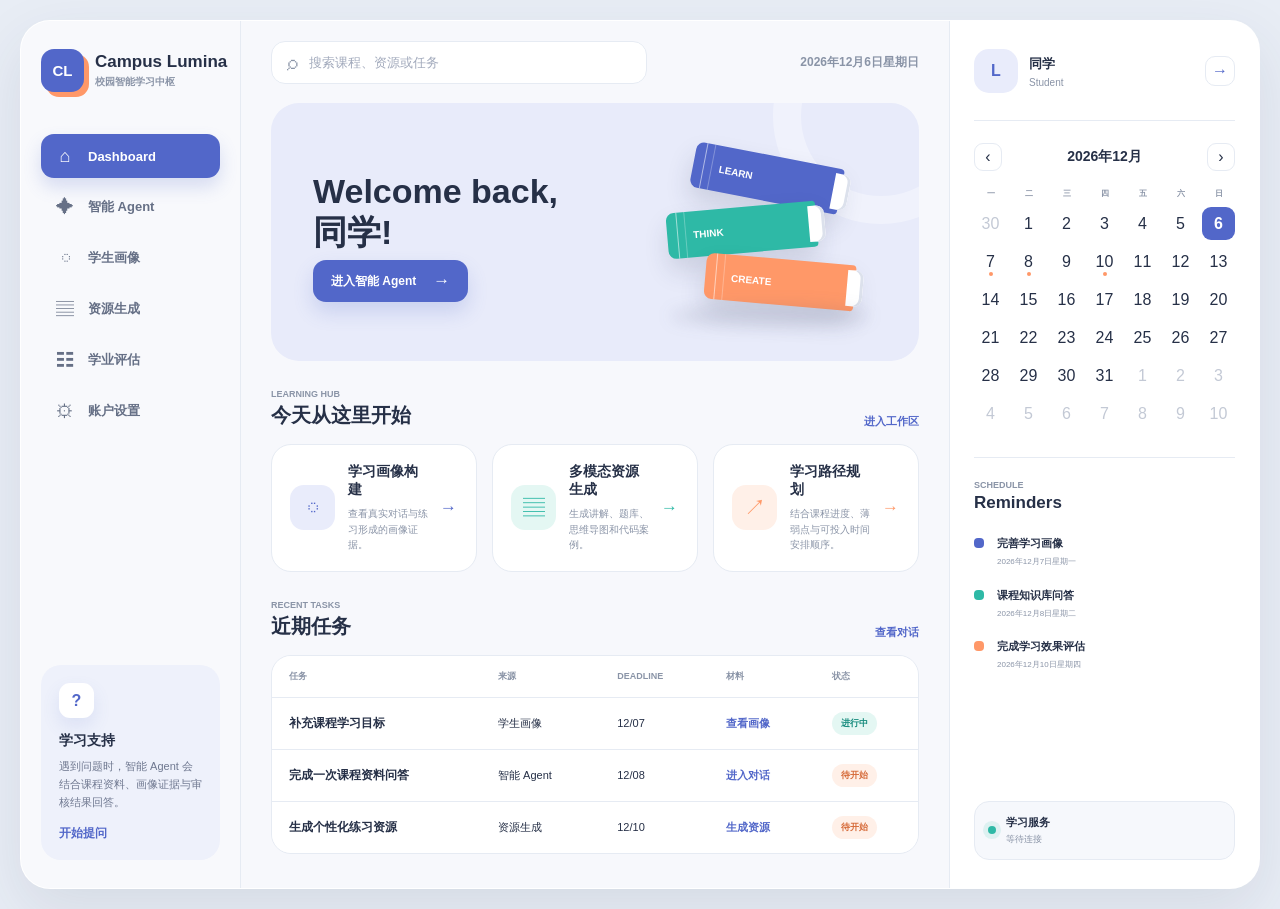
==== static/index.html @ be87c615 "Initial commit: Learn Spark campus agent" ====
<!doctype html>
<html lang="zh-CN">
<head>
  <meta charset="UTF-8" />
  <meta name="viewport" content="width=device-width, initial-scale=1.0" />
  <title>Campus Lumina｜校园智能学习中枢</title>
  <link rel="stylesheet" href="/static/styles.css?v=9" />
</head>
<body class="lumina-body dashboard-body">
  <main class="lumina-stage">
    <section class="lumina-shell dashboard-shell">
      <aside class="lumina-sidebar">
        <a class="lumina-brand" href="/" aria-label="返回 Dashboard">
          <span class="lumina-brand-mark">CL</span>
          <span><strong>Campus Lumina</strong><small>校园智能学习中枢</small></span>
        </a>
        <nav class="lumina-nav" aria-label="主导航">
          <a class="active" href="/"><span class="nav-symbol">⌂</span>Dashboard</a>
          <a href="/chat"><span class="nav-symbol">✦</span>智能 Agent</a>
          <a href="/profile"><span class="nav-symbol">◌</span>学生画像</a>
          <a href="/chat?q=请根据我当前的学习情况生成一套个性化学习资源。"><span class="nav-symbol">▤</span>资源生成</a>
          <a href="/chat?q=请根据我最近的练习记录评估学习效果。"><span class="nav-symbol">☷</span>学业评估</a>
          <a href="/assistants"><span class="nav-symbol">⚙</span>账户设置</a>
        </nav>
        <div class="lumina-side-note">
          <span class="side-note-icon">?</span>
          <strong>学习支持</strong>
          <p>遇到问题时，智能 Agent 会结合课程资料、画像证据与审核结果回答。</p>
          <a href="/chat">开始提问</a>
        </div>
      </aside>

      <section class="lumina-main dashboard-main">
        <header class="lumina-topbar">
          <label class="lumina-search">
            <span aria-hidden="true">⌕</span>
            <input id="dashboardSearch" type="search" placeholder="搜索课程、资源或任务" />
          </label>
          <time id="dashboardDate" class="lumina-date"></time>
        </header>

        <section class="dashboard-welcome">
          <div class="welcome-copy">
            <h1>Welcome back, <span id="welcomeUser">同学</span>!</h1>
            <a class="lumina-primary-btn" href="/chat">进入智能 Agent <span>→</span></a>
          </div>
          <div class="book-illustration" aria-label="三本课程书籍插画">
            <div class="book book-indigo"><span>LEARN</span><i></i></div>
            <div class="book book-teal"><span>THINK</span><i></i></div>
            <div class="book book-orange"><span>CREATE</span><i></i></div>
            <div class="book-shadow"></div>
          </div>
        </section>

        <section class="dashboard-section">
          <div class="lumina-section-head">
            <div><span>Learning Hub</span><h2>今天从这里开始</h2></div>
            <a href="/chat">进入工作区</a>
          </div>
          <div class="dashboard-feature-grid">
            <a class="dashboard-feature feature-indigo" href="/profile">
              <span class="feature-icon">◌</span>
              <div><h3>学习画像构建</h3><p>查看真实对话与练习形成的画像证据。</p></div>
              <b>→</b>
            </a>
            <a class="dashboard-feature feature-teal" href="/chat?q=请根据我当前的学习情况生成一套个性化学习资源。">
              <span class="feature-icon">▤</span>
              <div><h3>多模态资源生成</h3><p>生成讲解、题库、思维导图和代码案例。</p></div>
              <b>→</b>
            </a>
            <a class="dashboard-feature feature-orange" href="/chat?q=请结合我的学习目标和当前进度规划下一步学习路径。">
              <span class="feature-icon">↗</span>
              <div><h3>学习路径规划</h3><p>结合课程进度、薄弱点与可投入时间安排顺序。</p></div>
              <b>→</b>
            </a>
          </div>
        </section>

        <section class="dashboard-section task-section">
          <div class="lumina-section-head">
            <div><span>Recent Tasks</span><h2>近期任务</h2></div>
            <a href="/chat">查看对话</a>
          </div>
          <div class="lumina-table-card">
            <table>
              <thead><tr><th>任务</th><th>来源</th><th>Deadline</th><th>材料</th><th>状态</th></tr></thead>
              <tbody>
                <tr><td><strong>补充课程学习目标</strong></td><td>学生画像</td><td data-date-offset="1">--</td><td><a href="/profile">查看画像</a></td><td><span class="task-status status-progress">进行中</span></td></tr>
                <tr><td><strong>完成一次课程资料问答</strong></td><td>智能 Agent</td><td data-date-offset="2">--</td><td><a href="/chat">进入对话</a></td><td><span class="task-status status-waiting">待开始</span></td></tr>
                <tr><td><strong>生成个性化练习资源</strong></td><td>资源生成</td><td data-date-offset="4">--</td><td><a href="/chat?q=请根据当前画像生成一组有引用的练习题。">生成资源</a></td><td><span class="task-status status-waiting">待开始</span></td></tr>
              </tbody>
            </table>
          </div>
        </section>
      </section>

      <aside class="lumina-rightbar">
        <section class="dashboard-user-card">
          <div class="user-avatar">L</div>
          <div><strong id="dashboardUser">学习者</strong><span>Student</span></div>
          <a href="/profile" title="查看学生画像">→</a>
        </section>

        <section class="calendar-card">
          <div class="calendar-head">
            <button id="calendarPrev" type="button" title="上个月">‹</button>
            <h3 id="calendarTitle">本月</h3>
            <button id="calendarNext" type="button" title="下个月">›</button>
          </div>
          <div class="calendar-week"><span>一</span><span>二</span><span>三</span><span>四</span><span>五</span><span>六</span><span>日</span></div>
          <div id="calendarGrid" class="calendar-grid"></div>
        </section>

        <section class="reminder-card">
          <div class="lumina-section-head compact"><div><span>Schedule</span><h2>Reminders</h2></div></div>
          <div class="reminder-item reminder-indigo"><span></span><div><strong>完善学习画像</strong><time data-reminder-offset="1">--</time></div></div>
          <div class="reminder-item reminder-teal"><span></span><div><strong>课程知识库问答</strong><time data-reminder-offset="2">--</time></div></div>
          <div class="reminder-item reminder-orange"><span></span><div><strong>完成学习效果评估</strong><time data-reminder-offset="4">--</time></div></div>
        </section>

        <section class="service-card">
          <span class="service-dot"></span>
          <div><strong>学习服务</strong><small id="serviceSummary">正在检测</small></div>
        </section>
      </aside>
    </section>
  </main>

  <script src="/static/home.js?v=9"></script>
</body>
</html>
---- static/styles.css ----
:root{
  --bg:#f4f7fb; --panel:#ffffff; --text:#172033; --muted:#667085; --line:#e6eaf2;
  --primary:#2457e6; --primary2:#163aa8; --soft:#edf3ff; --green:#11a36a; --orange:#ff8a00;
  --shadow:0 18px 50px rgba(23,32,51,.08); --radius:22px;
}
*{box-sizing:border-box} html{scroll-behavior:smooth} body{margin:0;font-family:Inter,"Microsoft YaHei",Arial,sans-serif;background:var(--bg);color:var(--text)}
.page-shell{display:flex;min-height:100vh}.sidebar{width:290px;background:#101b3d;color:white;position:fixed;inset:0 auto 0 0;padding:26px 22px;display:flex;flex-direction:column;gap:24px}.brand{display:flex;align-items:center;gap:12px}.brand-logo{width:48px;height:48px;border-radius:16px;background:linear-gradient(135deg,#6fa8ff,#2457e6);display:grid;place-items:center;font-weight:900;font-size:20px}.brand-title{font-size:20px;font-weight:800}.brand-subtitle{font-size:12px;color:#b9c4e6}.nav{display:flex;flex-direction:column;gap:8px}.nav a{color:#d7def8;text-decoration:none;padding:12px 14px;border-radius:14px}.nav a:hover,.nav a.active{background:rgba(255,255,255,.12);color:#fff}.mode-card{margin-top:auto;background:rgba(255,255,255,.1);border:1px solid rgba(255,255,255,.12);padding:16px;border-radius:18px}.mode-label{font-size:12px;color:#cbd5ff}.mode-value{font-size:20px;font-weight:800;margin:6px 0}.mode-card p{font-size:12px;line-height:1.6;color:#dce4ff}.main{margin-left:290px;width:calc(100% - 290px);padding:28px;display:flex;flex-direction:column;gap:22px}.hero{border-radius:28px;background:radial-gradient(circle at 0% 0%,#ddebff,transparent 32%),linear-gradient(135deg,#fff,#eef4ff);padding:36px;display:grid;grid-template-columns:1.4fr .8fr;gap:24px;box-shadow:var(--shadow)}.badge,.pill{display:inline-flex;align-items:center;gap:6px;background:var(--soft);color:var(--primary);border:1px solid #d8e5ff;border-radius:999px;padding:6px 12px;font-size:13px;font-weight:700}.hero h1{font-size:42px;line-height:1.12;margin:18px 0 14px}.hero p{font-size:17px;color:var(--muted);line-height:1.9;max-width:780px}.hero-actions{display:flex;gap:12px;flex-wrap:wrap;margin-top:18px}.primary-btn,.ghost-btn,.quick-row button{border:0;border-radius:14px;padding:12px 18px;font-size:15px;font-weight:800;cursor:pointer;transition:.2s}.primary-btn{background:linear-gradient(135deg,var(--primary),var(--primary2));color:white;text-decoration:none;display:inline-block}.primary-btn:hover{transform:translateY(-1px);box-shadow:0 12px 24px rgba(36,87,230,.22)}.primary-btn:disabled{background:#98a2b3;cursor:not-allowed;transform:none;box-shadow:none}.ghost-btn,.quick-row button{background:#eef3ff;color:#2457e6}.full{width:100%;margin-top:12px}.hero-panel{display:grid;grid-template-columns:1fr 1fr;gap:14px;align-content:center}.metric{background:white;border:1px solid var(--line);border-radius:22px;padding:22px;box-shadow:0 10px 24px rgba(23,32,51,.05)}.metric strong{display:block;font-size:36px;color:var(--primary)}.metric span{color:var(--muted);font-size:14px}.grid{display:grid;gap:22px}.two-col{grid-template-columns:minmax(0,1.1fr) minmax(320px,.9fr)}.card{background:var(--panel);border:1px solid var(--line);border-radius:var(--radius);box-shadow:var(--shadow);padding:24px}.card-head{display:flex;justify-content:space-between;gap:16px;align-items:flex-start;margin-bottom:16px}.card h2{margin:0 0 6px;font-size:23px}.card h3{margin:14px 0 8px}.card p,.muted{color:var(--muted);line-height:1.7;margin:0}textarea{width:100%;min-height:140px;border:1px solid #d8deea;border-radius:18px;padding:16px;font-size:16px;line-height:1.7;outline:none;resize:vertical;background:#fbfcff}textarea:focus{border-color:#8fb0ff;box-shadow:0 0 0 4px #edf3ff}.quick-row{display:flex;gap:10px;flex-wrap:wrap;margin:12px 0}.profile-grid{display:grid;grid-template-columns:1fr 1fr;gap:12px}.profile-item{background:#fbfcff;border:1px solid var(--line);border-radius:16px;padding:14px}.profile-item span{display:block;color:var(--muted);font-size:12px;margin-bottom:5px}.profile-item strong{font-size:14px}.profile-item.wide{grid-column:1/-1}.agent-flow{display:flex;align-items:stretch;gap:10px;overflow:auto;padding:8px 2px 18px}.agent-step{min-width:150px;flex:1;background:#fbfcff;border:1px solid var(--line);border-radius:18px;padding:16px;text-align:center}.agent-step span{display:inline-grid;place-items:center;width:34px;height:34px;border-radius:50%;background:var(--soft);color:var(--primary);font-weight:900}.agent-step strong{display:block;margin:10px 0 6px}.agent-step em{font-style:normal;color:var(--muted);font-size:13px}.agent-step.done{border-color:#b9d0ff;background:#f7faff}.flow-line{width:26px;align-self:center;height:2px;background:#cfd8ea;flex:0 0 26px}.plan-box{background:#f8fbff;border:1px dashed #b9cafa;border-radius:18px;padding:16px}.path-list,.push-list{display:flex;flex-direction:column;gap:12px}.path-item,.push-item{background:#fbfcff;border:1px solid var(--line);border-radius:16px;padding:14px}.path-item strong,.push-item strong{display:block;color:#1d2b4f;margin-bottom:6px}.path-item p,.push-item p{font-size:14px;color:var(--muted);line-height:1.65}.resource-types{display:flex;flex-wrap:wrap;gap:8px;margin-top:10px}.empty{color:#98a2b3}.markdown-box{background:#fbfcff;border:1px solid var(--line);border-radius:18px;padding:20px;white-space:pre-wrap;line-height:1.8;min-height:320px;overflow:auto}.markdown-box code{background:#eef3ff;border-radius:6px;padding:2px 5px}.kb-list{display:flex;flex-direction:column;gap:12px}.kb-card{border:1px solid var(--line);background:#fbfcff;border-radius:16px;padding:14px}.kb-card strong{display:block;color:#1d2b4f}.kb-card p{font-size:14px;margin-top:6px}.verify-box{background:#fbfcff;border:1px solid var(--line);border-radius:16px;padding:16px;line-height:1.8}.verify-ok{color:var(--green);font-weight:900}.verify-risk{color:var(--orange);font-weight:900}.eval-card textarea{min-height:110px}.eval-result{margin-top:16px;border:1px solid var(--line);background:#fbfcff;border-radius:18px;padding:18px;line-height:1.8}.score{font-size:42px;font-weight:900;color:var(--primary)}.innovation-grid{display:grid;grid-template-columns:repeat(4,1fr);gap:14px}.innovation-grid div{border:1px solid var(--line);background:#fbfcff;border-radius:18px;padding:18px}.innovation-grid strong{font-size:17px}.innovation-grid p{font-size:14px;margin-top:8px}.toast{position:fixed;right:26px;bottom:26px;background:#101b3d;color:#fff;padding:14px 18px;border-radius:14px;box-shadow:var(--shadow);z-index:99}@media(max-width:1100px){.sidebar{position:static;width:auto}.page-shell{display:block}.main{margin-left:0;width:auto}.hero,.two-col{grid-template-columns:1fr}.innovation-grid{grid-template-columns:1fr 1fr}}@media(max-width:720px){.main{padding:16px}.hero{padding:24px}.hero h1{font-size:30px}.hero-panel,.profile-grid,.innovation-grid{grid-template-columns:1fr}.agent-flow{flex-direction:column}.flow-line{display:none}.card-head{flex-direction:column}.sidebar{padding:20px}.nav{display:grid;grid-template-columns:1fr 1fr}.nav a{font-size:13px}}

/* Home overview */
.home-body{background:#f7f9fc;color:var(--text)}.home-topbar{height:76px;display:flex;align-items:center;justify-content:space-between;padding:0 44px;background:rgba(255,255,255,.92);border-bottom:1px solid var(--line);position:sticky;top:0;z-index:20;backdrop-filter:blur(12px)}.brand.compact{text-decoration:none;color:inherit}.brand.compact .brand-logo{border-radius:12px}.home-nav{display:flex;gap:18px;align-items:center}.home-nav a{color:#344054;text-decoration:none;font-weight:700}.home-nav .nav-cta{background:#172033;color:#fff;padding:10px 14px;border-radius:12px}.home-main{max-width:1180px;margin:0 auto;padding:32px 24px 56px}.home-hero{min-height:520px;display:grid;grid-template-columns:minmax(0,1.1fr) minmax(360px,.8fr);gap:28px;align-items:center}.home-hero-copy h1{font-size:56px;line-height:1.05;margin:18px 0 16px;letter-spacing:0}.home-hero-copy p{font-size:18px;line-height:1.9;color:var(--muted);max-width:720px}.home-ask-box{margin-top:22px;background:#fff;border:1px solid var(--line);border-radius:18px;padding:12px;display:grid;grid-template-columns:minmax(0,1fr) 118px;gap:10px;box-shadow:0 14px 36px rgba(23,32,51,.07);max-width:760px}.home-ask-box textarea{min-height:76px;border:0;background:#f8fafc;border-radius:12px;resize:none;font-size:16px;padding:14px}.home-ask-box textarea:focus{box-shadow:0 0 0 3px #edf3ff}.home-ask-box button{align-self:stretch}.home-status-panel{background:#fff;border:1px solid var(--line);border-radius:22px;padding:20px;box-shadow:var(--shadow)}.status-line{display:flex;align-items:center;justify-content:space-between;gap:12px;padding:8px 2px 18px;border-bottom:1px solid var(--line)}.status-line span{color:var(--muted);font-size:14px}.status-line strong{font-size:18px}.metric-grid{display:grid;grid-template-columns:1fr 1fr;gap:12px;margin-top:16px}.home-section{padding:34px 0;border-top:1px solid var(--line)}.section-head{max-width:760px}.section-head h2,.split-section h2,.home-final h2{font-size:34px;line-height:1.18;margin:14px 0 10px}.section-head p,.split-section p,.home-final p{color:var(--muted);line-height:1.8}.agent-grid{display:grid;grid-template-columns:repeat(3,1fr);gap:14px;margin-top:22px}.feature-card{background:#fff;border:1px solid var(--line);border-radius:14px;padding:18px}.feature-card strong{display:block;margin-bottom:8px}.feature-card p{margin:0;color:var(--muted);line-height:1.7;font-size:14px}.split-section{display:grid;grid-template-columns:minmax(0,.8fr) minmax(360px,1fr);gap:28px;align-items:center}.resource-showcase{display:flex;flex-wrap:wrap;gap:10px}.resource-showcase span{background:#fff;border:1px solid var(--line);border-radius:999px;padding:12px 14px;font-weight:800}.loop-list{display:grid;gap:10px}.loop-list div{background:#fff;border:1px solid var(--line);border-radius:14px;padding:14px;display:flex;justify-content:space-between;gap:12px}.loop-list span{color:var(--muted)}.home-final{text-align:center;background:#172033;color:#fff;border-radius:22px;padding:38px;margin-top:26px}.home-final p{color:#dbe4f2;margin-bottom:18px}.home-final .primary-btn{background:#fff;color:#172033}

/* Chat app */
.chat-body{margin:0;background:#eef2f7;color:var(--text);overflow:hidden}.chat-app{height:100vh;display:grid;grid-template-columns:300px minmax(0,1fr) 340px}.chat-sidebar,.resource-panel{background:#fff;border-right:1px solid var(--line);padding:18px;display:flex;flex-direction:column;gap:16px;overflow:auto}.resource-panel{border-right:0;border-left:1px solid var(--line)}.compact-card{margin-top:0;background:#f6f8fb;color:var(--text);border:1px solid var(--line)}.compact-card p{color:var(--muted)}.side-section,.panel-section{border-top:1px solid var(--line);padding-top:14px}.side-section h3,.panel-section h3{margin:0 0 10px;font-size:16px}.chat-main{display:grid;grid-template-rows:auto minmax(0,1fr) auto auto;height:100vh}.chat-header{height:88px;background:#fff;border-bottom:1px solid var(--line);padding:18px 24px;display:flex;align-items:center;justify-content:space-between;gap:18px}.chat-header h1{font-size:24px;margin:0 0 5px}.chat-header p{margin:0;color:var(--muted);font-size:14px}.chat-messages{padding:22px 24px;overflow:auto;display:flex;flex-direction:column;gap:18px}.message{display:flex;gap:12px;max-width:940px}.message.user{align-self:flex-end;flex-direction:row-reverse}.avatar{width:36px;height:36px;border-radius:50%;display:grid;place-items:center;font-weight:900;background:#172033;color:#fff;flex:0 0 36px}.message.user .avatar{background:#11a36a}.bubble{background:#fff;border:1px solid var(--line);border-radius:16px;padding:14px 16px;box-shadow:0 8px 22px rgba(23,32,51,.05);line-height:1.75}.message.user .bubble{background:#eaf8f1;border-color:#ccebdd}.bubble p{margin:6px 0}.answer-meta{display:inline-flex;background:#eaf8f1;color:#0b7a50;border:1px solid #ccebdd;border-radius:999px;padding:4px 10px;font-weight:800;font-size:12px;margin-bottom:10px}.answer-content{white-space:pre-wrap}.answer-content h2{font-size:19px;margin:16px 0 8px}.answer-content h3{font-size:16px;margin:12px 0 6px}.warn{color:#b45309;background:#fff7ed;border:1px solid #fed7aa;border-radius:10px;padding:8px}.quick-prompts{display:flex;gap:10px;padding:0 24px 14px;overflow:auto}.quick-prompts button{white-space:nowrap;border:1px solid var(--line);background:#fff;border-radius:999px;padding:10px 12px;font-weight:800;cursor:pointer;color:#344054}.chat-composer{display:grid;grid-template-columns:minmax(0,1fr) 112px 104px;gap:12px;background:#fff;border-top:1px solid var(--line);padding:14px 24px}.chat-composer textarea{min-height:54px;max-height:140px;border-radius:14px;resize:none}.spark-toggle{display:flex;align-items:center;justify-content:center;gap:7px;background:#f8fafc;border:1px solid var(--line);border-radius:14px;font-weight:900;color:#344054;cursor:pointer}.spark-toggle input{width:16px;height:16px;accent-color:var(--primary)}.mini-profile{display:grid;gap:10px}.mini-profile div{background:#f8fafc;border:1px solid var(--line);border-radius:12px;padding:10px}.mini-profile span{display:block;color:var(--muted);font-size:12px;margin-bottom:3px}.mini-profile strong{font-size:13px;line-height:1.45}.mini-list{display:grid;gap:10px}.mini-item{background:#f8fafc;border:1px solid var(--line);border-radius:12px;padding:10px}.mini-item strong{display:block;font-size:13px;margin-bottom:4px}.mini-item span{display:block;color:var(--muted);font-size:12px;line-height:1.5}.panel-section textarea{width:100%;min-height:110px;border-radius:14px}.eval-mini{margin-top:12px;background:#f8fafc;border:1px solid var(--line);border-radius:12px;padding:12px;line-height:1.6}.eval-score{font-size:28px;font-weight:900;color:var(--primary)}.typing-bar{display:flex;gap:5px;margin-top:10px}.typing-bar span{width:8px;height:8px;border-radius:50%;background:#98a2b3;animation:pulse 1s infinite ease-in-out}.typing-bar span:nth-child(2){animation-delay:.15s}.typing-bar span:nth-child(3){animation-delay:.3s}@keyframes pulse{0%,80%,100%{opacity:.35;transform:translateY(0)}40%{opacity:1;transform:translateY(-3px)}}

.history-shell{border-top:1px solid var(--line);padding-top:14px;display:flex;flex-direction:column;gap:10px}.history-head{display:flex;align-items:center;justify-content:space-between;gap:10px}.history-head h3{margin:0;font-size:16px}.history-head button,.new-chat-btn{border:1px solid var(--line);background:#fff;border-radius:10px;padding:7px 10px;font-weight:800;cursor:pointer;color:#344054}.new-chat-btn{width:100%;background:#172033;color:#fff;border-color:#172033}.history-list{display:grid;gap:8px;max-height:230px;overflow:auto}.history-item{border:1px solid var(--line);background:#f8fafc;border-radius:12px;padding:10px;text-align:left;cursor:pointer;color:var(--text)}.history-item strong{display:block;font-size:13px;white-space:nowrap;overflow:hidden;text-overflow:ellipsis}.history-item span{display:block;color:var(--muted);font-size:12px;margin-top:3px}.history-item.active{border-color:#9bb8ff;background:#edf3ff}.history-shell.collapsed .new-chat-btn,.history-shell.collapsed .history-list{display:none}.work-log{display:grid;gap:7px;margin:6px 0 12px}.work-log-item{position:relative;padding-left:20px;color:#475467;font-size:13px;line-height:1.5}.work-log-item:before{content:"";position:absolute;left:2px;top:7px;width:8px;height:8px;border-radius:50%;background:#2457e6;box-shadow:0 0 0 4px #edf3ff}.work-log-item.done:before{background:#11a36a;box-shadow:0 0 0 4px #eaf8f1}.compact-log{background:#f8fafc;border:1px solid var(--line);border-radius:12px;padding:10px;margin-bottom:12px}.stream-output{white-space:pre-wrap}.thinking-line{position:relative;overflow:hidden;display:flex;align-items:center;gap:10px;min-height:42px;margin:4px 0 10px;padding:10px 12px 10px 34px;border:1px solid #d8e5ff;border-radius:12px;background:#f7faff;color:#344054;font-size:14px}.thinking-line:before{content:"";position:absolute;left:13px;top:17px;width:8px;height:8px;border-radius:50%;background:#2457e6;box-shadow:0 0 0 5px #edf3ff;animation:pulse 1s infinite ease-in-out}.thinking-line:after{content:"";position:absolute;inset:0;background:linear-gradient(90deg,transparent,rgba(36,87,230,.08),transparent);transform:translateX(-100%);animation:thinkingSweep 1.8s infinite}.thinking-line span{position:relative;z-index:1}@keyframes thinkingSweep{100%{transform:translateX(100%)}}

@media(max-width:1100px){.home-topbar{padding:0 20px}.home-nav{display:none}.home-hero,.split-section{grid-template-columns:1fr}.agent-grid{grid-template-columns:1fr 1fr}.chat-app{grid-template-columns:1fr}.chat-sidebar,.resource-panel{display:none}.chat-main{height:100vh}.home-hero-copy h1{font-size:42px}}@media(max-width:720px){.home-main{padding:22px 16px 42px}.home-hero-copy h1{font-size:34px}.home-ask-box{grid-template-columns:1fr}.home-ask-box button{height:48px}.agent-grid,.metric-grid{grid-template-columns:1fr}.loop-list div{display:block}.chat-header{height:auto;align-items:flex-start;flex-direction:column}.chat-composer{grid-template-columns:1fr}.quick-prompts{padding-inline:16px}.chat-messages{padding:18px 16px}.message{max-width:100%}.bubble{max-width:calc(100vw - 88px)}}

/* Focused chat layout */
.chat-app{grid-template-columns:300px minmax(0,1fr)}.chat-sidebar{border-right:1px solid var(--line);padding:16px}.resource-panel,.mode-card,.side-section{display:none}.sidebar-top{display:flex;align-items:center;justify-content:space-between;gap:10px}.sidebar-brand{min-width:0}.sidebar-brand-text{min-width:0}.icon-btn{width:34px;height:34px;border:1px solid var(--line);border-radius:10px;background:#fff;color:#344054;font-size:20px;font-weight:900;cursor:pointer;display:grid;place-items:center}.chat-app.sidebar-collapsed{grid-template-columns:64px minmax(0,1fr)}.chat-app.sidebar-collapsed .chat-sidebar{padding:14px 10px;align-items:center}.chat-app.sidebar-collapsed .sidebar-brand-text,.chat-app.sidebar-collapsed .new-chat-btn,.chat-app.sidebar-collapsed .history-shell{display:none}.chat-app.sidebar-collapsed .brand-logo{width:42px;height:42px;border-radius:12px}.chat-header{height:auto;min-height:96px;padding:18px 24px}.chat-header>div{display:grid;gap:7px}.mode-trigger{justify-self:start;display:inline-flex;align-items:center;gap:8px;border:1px solid #d8e5ff;background:#f7faff;color:#2457e6;border-radius:999px;padding:7px 12px;cursor:pointer}.mode-trigger span{font-size:12px;color:#667085}.mode-trigger strong{font-size:13px}.profile-entry{border:1px solid var(--line);background:#fff;color:#344054;text-decoration:none;border-radius:12px;padding:10px 12px;font-weight:900;white-space:nowrap}.chat-composer{grid-template-columns:minmax(0,1fr) 104px}.modal-backdrop{position:fixed;inset:0;background:rgba(15,23,42,.38);display:grid;place-items:center;z-index:200;padding:24px}.modal-backdrop[hidden]{display:none}.mode-modal{width:min(680px,100%);background:#fff;border:1px solid var(--line);border-radius:18px;box-shadow:0 24px 70px rgba(15,23,42,.24);padding:18px}.modal-head{display:flex;justify-content:space-between;gap:14px;align-items:flex-start;margin-bottom:14px}.modal-head h2{margin:0 0 6px;font-size:22px}.modal-head p{margin:0;color:var(--muted);line-height:1.6}.mode-options{display:grid;gap:12px}.mode-option{text-align:left;border:1px solid var(--line);background:#f8fafc;border-radius:14px;padding:16px;cursor:pointer;color:var(--text)}.mode-option strong{display:block;font-size:17px;margin-bottom:6px}.mode-option span{display:block;color:var(--muted);line-height:1.65}.mode-option.active{border-color:#2457e6;background:#edf3ff;box-shadow:0 0 0 3px #edf3ff}

/* Student profile page */
.profile-body{margin:0;background:#f5f7fb;color:var(--text)}.profile-topbar{height:76px;background:#fff;border-bottom:1px solid var(--line);display:flex;align-items:center;justify-content:space-between;padding:0 34px}.profile-nav a{color:#344054;text-decoration:none;border:1px solid var(--line);border-radius:12px;padding:10px 13px;font-weight:900}.profile-main{max-width:1180px;margin:0 auto;padding:30px 24px 56px}.profile-hero-panel{background:#fff;border:1px solid var(--line);border-radius:18px;padding:24px;display:grid;grid-template-columns:minmax(0,1fr) 320px;gap:22px;align-items:center}.profile-hero-panel h1{font-size:40px;line-height:1.1;margin:16px 0 10px}.profile-hero-panel p{color:var(--muted);line-height:1.8;margin:0;max-width:680px}.profile-summary{background:#f8fafc;border:1px solid var(--line);border-radius:14px;padding:18px}.profile-summary strong{display:block;font-size:20px;margin-bottom:8px}.profile-summary span{color:var(--muted);line-height:1.6}.profile-layout{display:grid;gap:18px;margin-top:18px}.profile-layout.lower{grid-template-columns:minmax(0,1fr) minmax(0,1fr)}.profile-detail-panel{background:#fff;border:1px solid var(--line);border-radius:18px;padding:20px}.profile-record-section{margin-top:18px}.profile-detail-panel h2{margin:0 0 6px;font-size:22px}.profile-section-head p{margin:0 0 16px;color:var(--muted)}.profile-record-grid{display:grid;grid-template-columns:repeat(3,minmax(0,1fr));gap:12px}.profile-record{background:#f8fafc;border:1px solid var(--line);border-radius:12px;padding:14px;min-width:0}.profile-record.conflict{border-color:#f59e0b;background:#fffbeb}.profile-record.insufficient{background:#fcfcfd}.profile-record-head{display:flex;align-items:center;justify-content:space-between;gap:10px}.profile-record-head strong{font-size:15px}.profile-record-head span{font-size:12px;color:#667085}.profile-record-value{font-size:16px;font-weight:900;color:#1d2b4f;margin:12px 0;overflow-wrap:anywhere}.profile-record dl{display:grid;gap:7px;margin:0}.profile-record dl div{display:grid;grid-template-columns:58px minmax(0,1fr);gap:8px}.profile-record dt{color:#667085;font-size:12px}.profile-record dd{margin:0;font-size:12px;line-height:1.5;overflow-wrap:anywhere}.profile-timeline{display:grid;gap:10px}.profile-timeline>div{background:#f8fafc;border:1px solid var(--line);border-radius:12px;padding:11px;color:#344054;line-height:1.55}.profile-change strong,.profile-change span,.profile-change small{display:block}.profile-change span{margin:4px 0}.profile-change small{color:#667085}.missing-grid{display:flex;flex-wrap:wrap;gap:9px}.missing-grid span{background:#f8fafc;color:#667085;border:1px dashed #cbd5e1;border-radius:999px;padding:8px 11px;font-weight:800}

@media(max-width:1100px){.chat-app{grid-template-columns:1fr}.chat-sidebar{display:none}.profile-hero-panel,.profile-layout,.profile-layout.lower{grid-template-columns:1fr}.profile-record-grid{grid-template-columns:repeat(2,minmax(0,1fr))}}@media(max-width:720px){.profile-topbar{padding:0 16px}.profile-main{padding:20px 16px 40px}.profile-hero-panel h1{font-size:32px}.profile-record-grid{grid-template-columns:1fr}.chat-header{align-items:flex-start;flex-direction:column}.chat-composer{grid-template-columns:1fr}.profile-entry{width:100%;text-align:center}.mode-trigger{max-width:100%;white-space:normal}}

/* Product polish overrides */
.chat-sidebar{overflow:hidden}.history-shell{flex:1;min-height:0}.history-list{max-height:none;min-height:0;flex:1;align-content:start}.chat-app.sidebar-collapsed{grid-template-columns:48px minmax(0,1fr)}.chat-app.sidebar-collapsed .chat-sidebar{padding:12px 6px;align-items:center}.chat-app.sidebar-collapsed .sidebar-top{width:100%;justify-content:center}.chat-app.sidebar-collapsed .sidebar-brand{display:none}.chat-app.sidebar-collapsed .icon-btn{width:34px;height:42px;border-radius:12px}.quick-prompts{align-items:center}.quick-prompts .prompt-refresh{background:#172033;color:#fff;border-color:#172033}.radar-guide.filled{fill:#f8fbff;stroke:#c7d8ff;stroke-width:2}.radar-shape.soft{fill:#edf3ff;stroke:#2457e6;stroke-width:1.5}.radar-center-main{font-size:18px!important;font-weight:900!important;fill:#172033!important}.radar-center-sub{font-size:12px!important;fill:#667085!important}.dimension-card.qualitative{display:grid;gap:8px}.dimension-card.qualitative strong{font-size:15px}.dimension-card.qualitative span{display:block;background:#edf3ff;border:1px solid #d8e5ff;border-radius:10px;padding:8px 10px;color:#2457e6;line-height:1.55;font-weight:900}.dimension-card.qualitative p{font-size:13px;line-height:1.6}
.resource-link{display:inline-block;color:#2457e6;font-weight:900;text-decoration:none;border-bottom:1px solid #84adff}.resource-link:hover{color:#153eaa}
.answer-citations{margin-top:14px;border-top:1px solid var(--line);padding-top:10px}.answer-citations summary{cursor:pointer;color:#475467;font-size:13px;font-weight:900}.answer-citations a{display:block;color:#2457e6;text-decoration:none;font-size:13px;margin-top:8px}

/* Persisted learning resource page */
.resource-body{margin:0;background:#f5f7fb;color:var(--text)}.resource-main{max-width:1040px;margin:0 auto;padding:30px 24px 56px}.resource-header{display:flex;justify-content:space-between;align-items:center;gap:18px;background:#fff;border:1px solid var(--line);border-radius:16px;padding:22px}.resource-header h1{margin:12px 0 0;font-size:32px}.review-badge{border:1px solid var(--line);border-radius:999px;padding:8px 12px;font-weight:900}.review-badge.passed{color:#087443;background:#ecfdf3;border-color:#abefc6}.review-badge.needs_revision,.review-badge.insufficient_evidence{color:#b54708;background:#fffaeb;border-color:#fedf89}.review-badge.rejected{color:#b42318;background:#fef3f2;border-color:#fecdca}.resource-content,.resource-meta-panel{background:#fff;border:1px solid var(--line);border-radius:16px;padding:24px;margin-top:18px}.resource-content pre{overflow:auto;background:#101828;color:#f2f4f7;border-radius:10px;padding:16px;line-height:1.65}.generated-document{line-height:1.8}.generated-document h1{font-size:28px}.generated-document h2{font-size:20px;margin-top:24px}.mermaid-canvas{min-height:280px;display:grid;place-items:center;overflow:auto}.mermaid-canvas.render-failed pre{display:block;white-space:pre-wrap}.resource-content details{margin-top:14px}.resource-content summary{cursor:pointer;font-weight:900}.quiz-list,.reading-list{display:grid;gap:12px}.quiz-item{border:1px solid var(--line);border-radius:12px;padding:16px;background:#f8fafc}.quiz-item>span{color:#667085;font-size:13px}.reading-list a,.citation-item{display:grid;gap:4px;border:1px solid var(--line);border-radius:12px;padding:14px;color:#1d2b4f;text-decoration:none}.reading-list a:hover,.citation-item:hover{border-color:#84adff;background:#f5f8ff}.reading-list span,.citation-item span{color:#667085;font-size:13px}.resource-meta-grid{display:grid;grid-template-columns:1fr 1fr;gap:18px}.resource-meta-panel h2{margin-top:0}.resource-meta-panel ul{padding-left:20px;line-height:1.7}.resource-meta-panel li small{display:block;color:#667085}.citation-item{margin-bottom:9px}.review-line{border-top:1px solid var(--line);padding-top:14px}@media(max-width:760px){.resource-header,.resource-meta-grid{display:grid;grid-template-columns:1fr}.resource-header h1{font-size:26px}}

/* Voice input */
.chat-composer{grid-template-columns:minmax(0,1fr) 78px 104px}.voice-btn{height:54px;border:1px solid var(--line);background:#f8fafc;color:#344054;border-radius:14px;font-weight:900;cursor:pointer}.voice-btn:hover{border-color:#2457e6;color:#2457e6}.voice-btn.recording{background:#fff1f2;border-color:#fecdd3;color:#be123c}.voice-btn:disabled{cursor:wait;opacity:.72}.voice-status{grid-column:1/-1;min-height:18px;font-size:12px;color:#667085}.voice-status.recording{color:#be123c}.voice-status.working{color:#2457e6}.voice-status.ok{color:#0b7a50}.voice-status.warn,.voice-status.error{color:#b45309}@media(max-width:720px){.chat-composer{grid-template-columns:1fr}.voice-btn{height:46px}.voice-status{min-height:16px}}

/* Course selection and user-created assistants */
.course-picker{display:flex;align-items:center;gap:8px;color:#667085;font-size:13px;font-weight:800}.course-picker select{min-width:220px;border:1px solid var(--line);border-radius:9px;padding:7px 9px;background:#fff;color:#172033}.chat-header-actions{display:flex;gap:8px;align-items:center}.assistant-main{max-width:1180px;margin:0 auto;padding:30px 24px 56px}.assistant-heading{display:flex;align-items:center;justify-content:space-between;gap:20px;margin-bottom:18px}.assistant-heading h1{font-size:38px;margin:12px 0 8px}.assistant-heading p,.assistant-panel p{color:var(--muted)}.assistant-layout{display:grid;grid-template-columns:1fr 1fr;gap:18px}.assistant-panel{background:#fff;border:1px solid var(--line);border-radius:8px;padding:20px;margin-bottom:18px}.assistant-panel h2{margin-top:0}.assistant-list{display:grid;gap:10px}.assistant-item{display:grid;grid-template-columns:minmax(0,1fr) auto;gap:5px 12px;border:1px solid var(--line);background:#f8fafc;border-radius:8px;padding:12px}.assistant-item strong{overflow-wrap:anywhere}.assistant-item span{grid-column:1;color:#667085;font-size:12px}.assistant-item a{grid-column:2;grid-row:1/3;align-self:center;color:#2457e6;text-decoration:none;font-weight:800}.assistant-form{display:grid;grid-template-columns:1fr 1fr;gap:12px}.assistant-form label{display:grid;gap:6px;font-size:13px;font-weight:800}.assistant-form label:nth-child(n+4),.assistant-form button{grid-column:1/-1}.assistant-form input,.assistant-form select,.assistant-form textarea,.assistant-query textarea{border:1px solid var(--line);border-radius:8px;padding:10px;background:#fff;color:#172033}.assistant-feedback{min-height:20px;margin-top:10px;color:#475467}.assistant-panel-head,.upload-row,.assistant-query,.job-progress>div{display:flex;align-items:center;justify-content:space-between;gap:12px}.upload-row,.assistant-query{margin:16px 0}.upload-row input,.assistant-query textarea{flex:1}.job-progress{background:#f8fafc;border:1px solid var(--line);border-radius:8px;padding:12px;margin:12px 0}.job-progress progress{width:100%;margin-top:8px}.assistant-answer{border:1px solid var(--line);border-radius:8px;background:#f8fafc;padding:16px;line-height:1.7}.assistant-answer small{color:#667085}@media(max-width:760px){.assistant-layout,.assistant-form{grid-template-columns:1fr}.assistant-form label,.assistant-form label:nth-child(n+4),.assistant-form button{grid-column:1}.assistant-heading,.assistant-panel-head,.upload-row,.assistant-query{align-items:stretch;flex-direction:column}.course-picker select{min-width:0;max-width:100%}.chat-header-actions{width:100%;flex-wrap:wrap}}

/* Voice icon polish */
.chat-composer{grid-template-columns:minmax(0,1fr) 104px;align-items:end}.input-shell{position:relative;min-width:0}.input-shell textarea{width:100%;box-sizing:border-box;padding-right:58px}.voice-btn{position:absolute;right:10px;bottom:10px;width:38px;height:38px;padding:0;display:grid;place-items:center;border:0;border-radius:50%;background:transparent;color:#667085;transition:background .18s ease,box-shadow .18s ease,color .18s ease,transform .18s ease}.voice-btn:hover{background:#fff;color:#2457e6;box-shadow:0 8px 22px rgba(36,87,230,.2),0 0 0 6px rgba(36,87,230,.08);transform:translateY(-1px)}.voice-btn:focus-visible{outline:0;box-shadow:0 0 0 4px rgba(36,87,230,.18)}.voice-btn:disabled{cursor:wait;opacity:.72}.voice-btn.recording{background:#fff1f2;color:#be123c;box-shadow:0 0 0 6px rgba(190,18,60,.1)}.voice-btn.recognizing{background:#edf3ff;color:#2457e6}.voice-icon{width:20px;height:20px;display:block;fill:none;stroke:currentColor;stroke-width:2;stroke-linecap:round;stroke-linejoin:round}.voice-status{grid-column:1/-1;padding-left:2px}@media(max-width:720px){.chat-composer{grid-template-columns:1fr}.voice-btn{height:38px}.primary-btn{height:46px}}

/* Campus Lumina visual system */
:root{
  --lumina-bg:#e8edf5;
  --lumina-surface:#ffffff;
  --lumina-soft:#f6f8fc;
  --lumina-text:#263047;
  --lumina-muted:#8a94a7;
  --lumina-line:#e6ebf3;
  --lumina-indigo:#5267c9;
  --lumina-indigo-soft:#e9ecfb;
  --lumina-teal:#2eb9a6;
  --lumina-teal-soft:#e4f7f3;
  --lumina-orange:#ff9868;
  --lumina-orange-soft:#fff0e8;
  --lumina-shadow:0 22px 60px rgba(48,61,91,.10);
  --bg:var(--lumina-bg);--panel:var(--lumina-surface);--text:var(--lumina-text);--muted:var(--lumina-muted);--line:var(--lumina-line);
  --primary:var(--lumina-indigo);--primary2:#4357b5;--soft:var(--lumina-indigo-soft);--green:var(--lumina-teal);--orange:var(--lumina-orange);
}
.lumina-body{margin:0;background:var(--lumina-bg);color:var(--lumina-text);font-family:Inter,"Microsoft YaHei",Arial,sans-serif;letter-spacing:0;overflow:auto}
.lumina-body button,.lumina-body input,.lumina-body textarea,.lumina-body select{font:inherit;letter-spacing:0}
.lumina-body a{color:inherit}
.lumina-stage{min-height:100vh;padding:20px;display:grid;place-items:center}
.lumina-shell{width:min(1580px,100%);min-height:calc(100vh - 40px);background:var(--lumina-surface);border:1px solid rgba(255,255,255,.9);border-radius:30px;box-shadow:var(--lumina-shadow);overflow:hidden}
.dashboard-shell{display:grid;grid-template-columns:220px minmax(560px,1fr) 310px}
.lumina-sidebar{background:#f8f9fc;border-right:1px solid var(--lumina-line);padding:28px 20px;display:flex;flex-direction:column;min-width:0}
.lumina-brand{display:flex;align-items:center;gap:11px;text-decoration:none;color:var(--lumina-text);min-width:0}
.lumina-brand-mark{position:relative;width:43px;height:43px;flex:0 0 43px;display:grid;place-items:center;border-radius:13px;background:var(--lumina-indigo);color:#fff;font-weight:900;font-size:15px;box-shadow:5px 5px 0 var(--lumina-orange)}
.lumina-brand strong,.lumina-brand small{display:block;white-space:nowrap}.lumina-brand strong{font-size:17px}.lumina-brand small{margin-top:3px;color:var(--lumina-muted);font-size:10px;font-weight:700}
.lumina-nav{display:flex;flex-direction:column;gap:7px;margin-top:42px}
.lumina-nav a{display:flex;align-items:center;gap:12px;min-height:44px;padding:0 13px;border-radius:13px;color:#667086;text-decoration:none;font-size:13px;font-weight:800;transition:background .18s ease,color .18s ease,transform .18s ease}
.lumina-nav a:hover{background:#eef1f8;color:var(--lumina-text);transform:translateX(2px)}
.lumina-nav a.active{background:var(--lumina-indigo);color:#fff;box-shadow:0 9px 18px rgba(82,103,201,.20)}
.nav-symbol{width:22px;flex:0 0 22px;text-align:center;font-size:18px;font-weight:500}
.lumina-side-note{margin-top:auto;border-radius:20px;background:#eef1fb;padding:18px;color:var(--lumina-text)}
.side-note-icon{width:35px;height:35px;display:grid;place-items:center;border-radius:11px;background:#fff;color:var(--lumina-indigo);font-weight:900;box-shadow:0 8px 18px rgba(82,103,201,.12)}
.lumina-side-note strong{display:block;margin:14px 0 7px;font-size:14px}.lumina-side-note p{margin:0;color:#6f7890;font-size:11px;line-height:1.65}.lumina-side-note a{display:inline-block;margin-top:13px;color:var(--lumina-indigo);text-decoration:none;font-size:12px;font-weight:900}
.lumina-main{min-width:0;background:#f7f8fc;padding:0 30px 34px}
.lumina-topbar{height:82px;display:flex;align-items:center;justify-content:space-between;gap:18px}
.lumina-search{width:min(420px,58%);height:43px;display:flex;align-items:center;gap:9px;padding:0 15px;border:1px solid var(--lumina-line);border-radius:14px;background:#fff;color:var(--lumina-muted)}
.lumina-search span{font-size:21px}.lumina-search input{width:100%;border:0;outline:0;background:transparent;color:var(--lumina-text);font-size:13px}.lumina-search input::placeholder{color:#a2aabc}
.lumina-date{color:var(--lumina-muted);font-size:12px;font-weight:800;white-space:nowrap}
.dashboard-welcome{min-height:230px;border-radius:28px;background:#e8ebfa;display:grid;grid-template-columns:minmax(0,1fr) 280px;align-items:center;overflow:hidden;padding:34px 42px;position:relative}
.dashboard-welcome:after{content:"";position:absolute;width:160px;height:160px;border:28px solid rgba(255,255,255,.35);border-radius:50%;right:-70px;top:-95px}
.welcome-copy{position:relative;z-index:2}.welcome-kicker{color:var(--lumina-indigo);font-size:10px;font-weight:900}.welcome-copy h1{margin:9px 0 8px;font-size:34px;line-height:1.2}.welcome-copy p{margin:0 0 23px;color:#737c94;font-size:12px}.lumina-primary-btn,.lumina-secondary-btn{display:inline-flex;align-items:center;justify-content:center;gap:17px;min-height:42px;padding:0 18px;border:0;border-radius:13px;text-decoration:none;font-size:12px;font-weight:900}.lumina-primary-btn{background:var(--lumina-indigo);color:#fff!important;box-shadow:0 10px 20px rgba(82,103,201,.20)}.lumina-primary-btn:hover{background:#455ab9}.lumina-primary-btn span{font-size:17px}.lumina-secondary-btn{background:#fff;color:var(--lumina-indigo)!important;border:1px solid var(--lumina-line)}
.book-illustration{height:190px;position:relative;z-index:1}.book{position:absolute;width:150px;height:46px;border-radius:8px 4px 4px 8px;display:flex;align-items:center;padding-left:26px;color:#fff;font-size:10px;font-weight:900;box-shadow:0 13px 24px rgba(45,55,87,.15);transform-origin:center}.book:before{content:"";position:absolute;left:10px;top:0;width:7px;height:100%;border-left:1px solid rgba(255,255,255,.55);border-right:1px solid rgba(255,255,255,.28)}.book i{position:absolute;right:-8px;top:5px;width:16px;height:36px;border-radius:0 8px 8px 0;background:#fff;box-shadow:inset -3px 0 #dce1ec}.book-indigo{background:var(--lumina-indigo);right:35px;top:18px;transform:rotate(11deg)}.book-teal{background:var(--lumina-teal);right:60px;top:70px;transform:rotate(-5deg)}.book-orange{background:var(--lumina-orange);right:22px;top:122px;transform:rotate(5deg)}.book-shadow{position:absolute;width:200px;height:22px;border-radius:50%;right:7px;bottom:0;background:rgba(65,74,105,.12);filter:blur(8px)}
.dashboard-section{margin-top:28px}.lumina-section-head{display:flex;align-items:flex-end;justify-content:space-between;gap:18px;margin-bottom:15px}.lumina-section-head>div>span{display:block;color:var(--lumina-muted);font-size:9px;text-transform:uppercase;font-weight:900}.lumina-section-head h2{margin:3px 0 0;font-size:20px}.lumina-section-head p{margin:5px 0 0;color:var(--lumina-muted);font-size:12px}.lumina-section-head>a{color:var(--lumina-indigo);text-decoration:none;font-size:11px;font-weight:900}.lumina-section-head.compact{margin-bottom:13px}.lumina-section-head.compact h2{font-size:17px}
.dashboard-feature-grid{display:grid;grid-template-columns:repeat(3,minmax(0,1fr));gap:15px}.dashboard-feature{min-width:0;min-height:126px;display:grid;grid-template-columns:46px minmax(0,1fr) 18px;align-items:center;gap:12px;padding:18px;border:1px solid var(--lumina-line);border-radius:20px;background:#fff;text-decoration:none;transition:transform .18s ease,box-shadow .18s ease}.dashboard-feature:hover{transform:translateY(-2px);box-shadow:0 14px 28px rgba(48,61,91,.08)}.dashboard-feature .feature-icon{width:45px;height:45px;display:grid;place-items:center;border-radius:14px;font-size:22px}.dashboard-feature h3{margin:0 0 7px;font-size:14px}.dashboard-feature p{margin:0;color:var(--lumina-muted);font-size:10px;line-height:1.55}.dashboard-feature b{font-size:17px}.feature-indigo .feature-icon{background:var(--lumina-indigo-soft);color:var(--lumina-indigo)}.feature-teal .feature-icon{background:var(--lumina-teal-soft);color:var(--lumina-teal)}.feature-orange .feature-icon{background:var(--lumina-orange-soft);color:var(--lumina-orange)}.feature-indigo b{color:var(--lumina-indigo)}.feature-teal b{color:var(--lumina-teal)}.feature-orange b{color:var(--lumina-orange)}
.lumina-table-card{overflow:auto;border:1px solid var(--lumina-line);border-radius:20px;background:#fff}.lumina-table-card table{width:100%;border-collapse:collapse;min-width:650px}.lumina-table-card th,.lumina-table-card td{padding:14px 17px;text-align:left;border-bottom:1px solid var(--lumina-line);font-size:11px}.lumina-table-card tr:last-child td{border-bottom:0}.lumina-table-card th{color:var(--lumina-muted);font-size:9px;text-transform:uppercase}.lumina-table-card td strong{font-size:12px}.lumina-table-card td a{color:var(--lumina-indigo);font-weight:900;text-decoration:none}.task-status{display:inline-flex;padding:5px 9px;border-radius:999px;font-size:9px;font-weight:900}.status-progress{background:var(--lumina-teal-soft);color:#188c7e}.status-waiting{background:var(--lumina-orange-soft);color:#d66b3a}
.lumina-rightbar{background:#fff;border-left:1px solid var(--lumina-line);padding:28px 24px;display:flex;flex-direction:column;gap:27px}.dashboard-user-card{display:grid;grid-template-columns:44px minmax(0,1fr) 30px;align-items:center;gap:11px}.user-avatar{width:44px;height:44px;border-radius:15px;display:grid;place-items:center;background:var(--lumina-indigo-soft);color:var(--lumina-indigo);font-weight:900}.dashboard-user-card strong,.dashboard-user-card span{display:block}.dashboard-user-card strong{font-size:13px}.dashboard-user-card span{margin-top:4px;color:var(--lumina-muted);font-size:10px}.dashboard-user-card>a{width:30px;height:30px;display:grid;place-items:center;text-decoration:none;border:1px solid var(--lumina-line);border-radius:10px;color:var(--lumina-indigo)}
.calendar-card{border-top:1px solid var(--lumina-line);padding-top:22px}.calendar-head{display:flex;align-items:center;justify-content:space-between;margin-bottom:17px}.calendar-head h3{margin:0;font-size:14px}.calendar-head button{width:28px;height:28px;border:1px solid var(--lumina-line);border-radius:9px;background:#fff;color:var(--lumina-text);cursor:pointer}.calendar-week,.calendar-grid{display:grid;grid-template-columns:repeat(7,1fr);gap:5px}.calendar-week span{text-align:center;color:var(--lumina-muted);font-size:8px;font-weight:900}.calendar-grid{margin-top:8px}.calendar-day{position:relative;aspect-ratio:1;border:0;border-radius:9px;background:transparent;color:var(--lumina-text);font-size:9px;cursor:default}.calendar-day.muted{color:#c3c9d5}.calendar-day.today{background:var(--lumina-indigo);color:#fff;font-weight:900}.calendar-day.has-reminder:not(.today):after{content:"";position:absolute;width:4px;height:4px;border-radius:50%;background:var(--lumina-orange);left:50%;bottom:2px;transform:translateX(-50%)}
.reminder-card{border-top:1px solid var(--lumina-line);padding-top:22px}.reminder-item{display:grid;grid-template-columns:12px 1fr;gap:11px;align-items:start;padding:10px 0}.reminder-item>span{width:10px;height:10px;border-radius:4px;margin-top:2px}.reminder-item strong,.reminder-item time{display:block}.reminder-item strong{font-size:11px}.reminder-item time{margin-top:5px;color:var(--lumina-muted);font-size:8px;line-height:1.45}.reminder-indigo>span{background:var(--lumina-indigo)}.reminder-teal>span{background:var(--lumina-teal)}.reminder-orange>span{background:var(--lumina-orange)}
.service-card{margin-top:auto;display:flex;align-items:center;gap:10px;padding:13px;border:1px solid var(--lumina-line);border-radius:15px;background:var(--lumina-soft)}.service-dot{width:8px;height:8px;border-radius:50%;background:var(--lumina-teal);box-shadow:0 0 0 5px rgba(46,185,166,.12)}.service-card strong,.service-card small{display:block}.service-card strong{font-size:11px}.service-card small{margin-top:3px;color:var(--lumina-muted);font-size:9px}

/* Campus Lumina Agent workspace */
.agent-body{overflow:hidden}.agent-layout{display:grid;grid-template-columns:220px minmax(0,1fr);height:calc(100vh - 40px);min-height:680px}.agent-global-sidebar{height:100%;overflow:hidden}.agent-service-state{margin-top:auto;display:flex;align-items:center;gap:10px;padding-top:18px;border-top:1px solid var(--lumina-line)}.agent-service-state>span{width:9px;height:9px;border-radius:50%;background:var(--lumina-teal);box-shadow:0 0 0 5px rgba(46,185,166,.12)}.agent-service-state strong,.agent-service-state small{display:block}.agent-service-state strong{font-size:10px}.agent-service-state small{margin-top:4px;color:var(--lumina-muted);font-size:8px;line-height:1.4}.agent-workspace{display:grid;grid-template-columns:280px minmax(0,1fr);min-width:0;min-height:0;background:#f7f8fc}.agent-layout .chat-sidebar{display:flex;width:auto;position:static;inset:auto;background:#fff;color:var(--lumina-text);border-right:1px solid var(--lumina-line);padding:24px 17px;gap:15px;overflow:hidden}.agent-rail-title span{color:var(--lumina-muted);font-size:9px;font-weight:900}.agent-rail-title h2{margin:4px 0 0;font-size:19px}.agent-layout .icon-btn{border:1px solid var(--lumina-line);background:#fff;color:var(--lumina-text);border-radius:10px}.agent-options{display:grid;gap:8px}.agent-option{width:100%;min-height:58px;display:grid;grid-template-columns:38px minmax(0,1fr);align-items:center;gap:10px;padding:8px;border:1px solid transparent;border-radius:15px;background:transparent;color:var(--lumina-text);text-decoration:none;text-align:left;cursor:pointer}.agent-option:hover{background:var(--lumina-soft)}.agent-option.active{background:var(--lumina-indigo-soft);border-color:#dfe4fa}.agent-option.disabled{opacity:.46;cursor:not-allowed}.agent-avatar{width:38px;height:38px;border-radius:12px;display:grid;place-items:center;color:#fff;font-size:11px;font-weight:900}.agent-avatar.python{background:var(--lumina-indigo)}.agent-avatar.math{background:var(--lumina-teal)}.agent-avatar.politics{background:var(--lumina-orange)}.agent-avatar.english{background:#8f9bb2}.agent-avatar.custom{background:#fff;color:var(--lumina-indigo);border:1px dashed #aeb9e9}.agent-option strong,.agent-option small{display:block;overflow:hidden;text-overflow:ellipsis;white-space:nowrap}.agent-option strong{font-size:11px}.agent-option small{margin-top:4px;color:var(--lumina-muted);font-size:8px}.agent-layout .new-chat-btn{min-height:40px;border:0;border-radius:12px;background:var(--lumina-indigo);color:#fff;font-size:11px}.agent-layout .history-shell{flex:1;min-height:0;padding-top:15px}.agent-layout .history-head h3{color:var(--lumina-muted);font-size:10px;text-transform:uppercase}.agent-layout .history-list{max-height:none;overflow:auto;gap:5px}.agent-layout .history-item{border:0;border-radius:11px;background:transparent;padding:9px}.agent-layout .history-item:hover,.agent-layout .history-item.active{background:var(--lumina-soft)}.agent-layout .history-item.active{box-shadow:inset 3px 0 var(--lumina-indigo)}.agent-layout .history-item strong{font-size:10px}.agent-layout .history-item span{font-size:8px}
.agent-chat-main{display:grid;grid-template-rows:auto minmax(0,1fr) auto auto;height:100%;min-height:0;background:#f8f9fc}.agent-chat-header{min-height:88px;height:auto;padding:14px 24px;background:#fff;border-bottom:1px solid var(--lumina-line);display:flex;align-items:center;justify-content:space-between;gap:18px}.agent-heading{display:flex;align-items:center;gap:12px;min-width:0}.active-agent-mark{width:45px;height:45px;flex:0 0 45px;display:grid;place-items:center;border-radius:14px;background:var(--lumina-indigo);color:#fff;font-weight:900}.agent-heading>div:last-child{min-width:0}.agent-heading span{color:var(--lumina-muted);font-size:8px;font-weight:900;text-transform:uppercase}.agent-heading h1{margin:2px 0 5px;font-size:17px;white-space:nowrap;overflow:hidden;text-overflow:ellipsis}.agent-heading .course-picker{font-size:9px}.agent-heading .course-picker select{min-width:190px;padding:4px 7px;border-radius:7px;font-size:9px}.agent-header-tools{display:flex;align-items:center;gap:10px}.mode-pills{display:flex;align-items:center;padding:3px;border-radius:999px;background:#f0f2f7}.mode-pill{height:29px;padding:0 11px;border:0;border-radius:999px;background:transparent;color:var(--lumina-muted);font-size:9px;font-weight:900;cursor:pointer}.mode-pill.active{background:#fff;color:var(--lumina-indigo);box-shadow:0 4px 12px rgba(48,61,91,.10)}.mode-info-btn{width:24px;height:24px;border:1px solid var(--lumina-line);border-radius:50%;background:#fff;color:var(--lumina-muted);font-size:10px;font-weight:900;cursor:pointer}.current-mode-label{display:none}.chat-header-actions{display:flex;gap:6px}.header-icon-link{width:31px;height:31px;display:grid;place-items:center;border:1px solid var(--lumina-line);border-radius:10px;background:#fff;text-decoration:none;color:var(--lumina-indigo);font-size:15px;font-weight:900}.sr-only{position:absolute!important;width:1px!important;height:1px!important;padding:0!important;margin:-1px!important;overflow:hidden!important;clip:rect(0,0,0,0)!important;white-space:nowrap!important;border:0!important}
.agent-layout .chat-messages{padding:24px clamp(20px,5vw,68px);gap:17px;min-height:0;background:#f8f9fc}.agent-layout .message{max-width:min(760px,85%)}.agent-layout .message.user{margin-left:auto}.agent-layout .avatar{width:34px;height:34px;flex-basis:34px;border-radius:11px;background:var(--lumina-indigo);font-size:9px}.agent-layout .message.user .avatar{background:var(--lumina-teal)}.agent-layout .bubble{border:1px solid var(--lumina-line);border-radius:17px;padding:13px 16px;background:#fff;box-shadow:0 7px 18px rgba(48,61,91,.05);font-size:12px;line-height:1.75}.agent-layout .message.user .bubble{background:var(--lumina-indigo);border-color:var(--lumina-indigo);color:#fff;border-bottom-right-radius:5px}.agent-layout .message.assistant .bubble{border-bottom-left-radius:5px}.agent-layout .answer-meta{background:var(--lumina-teal-soft);color:#188c7e;border-color:#cdeee8}.agent-layout .thinking-line{background:#f1f3fb;border-color:#e1e5f7;color:#626d87}.agent-layout .thinking-line:before{background:var(--lumina-indigo);box-shadow:0 0 0 5px var(--lumina-indigo-soft)}.agent-layout .quick-prompts{padding:8px clamp(20px,5vw,68px) 10px;background:#f8f9fc}.agent-layout .quick-prompts button{border-color:var(--lumina-line);border-radius:999px;background:#fff;color:#677087;padding:7px 11px;font-size:9px}.agent-layout .quick-prompts button:hover{border-color:#bec7ee;color:var(--lumina-indigo)}.agent-layout .quick-prompts .prompt-refresh{width:30px;padding:0;background:var(--lumina-indigo-soft);color:var(--lumina-indigo);border-color:transparent;font-size:14px}
.agent-layout .chat-composer{grid-template-columns:minmax(0,1fr) 82px;gap:9px;align-items:end;padding:12px clamp(20px,5vw,68px) 16px;border-top:0;background:#f8f9fc}.agent-layout .input-shell{background:#fff;border:1px solid var(--lumina-line);border-radius:18px;box-shadow:0 9px 24px rgba(48,61,91,.07)}.agent-layout .input-shell textarea{min-height:57px;max-height:130px;padding:17px 16px 14px 54px;border:0;border-radius:18px;background:transparent;resize:none;font-size:12px;box-shadow:none}.agent-layout .voice-btn{left:10px;right:auto;bottom:10px;background:var(--lumina-soft);color:var(--lumina-muted)}.agent-layout .voice-btn:hover{background:var(--lumina-indigo-soft);color:var(--lumina-indigo);box-shadow:0 0 0 5px rgba(82,103,201,.08)}.lumina-send-btn{height:57px;border:0;border-radius:17px;background:var(--lumina-indigo);color:#fff;display:flex;align-items:center;justify-content:center;gap:8px;font-size:11px;font-weight:900;cursor:pointer}.lumina-send-btn b{font-size:16px}.lumina-send-btn:disabled{opacity:.65;cursor:wait}.agent-layout .voice-status{padding-left:8px;font-size:9px}.agent-layout .mode-modal{border-radius:24px;padding:22px}.modal-kicker{color:var(--lumina-indigo);font-size:9px;font-weight:900}.agent-layout .mode-option{border-radius:16px}.agent-layout .mode-option.active{border-color:#c9d1f5;background:var(--lumina-indigo-soft);box-shadow:none}
.agent-layout.sidebar-collapsed .agent-workspace{grid-template-columns:56px minmax(0,1fr)}.agent-layout.sidebar-collapsed .agent-rail{padding:18px 10px;align-items:center}.agent-layout.sidebar-collapsed .agent-rail-title,.agent-layout.sidebar-collapsed .agent-options,.agent-layout.sidebar-collapsed .new-chat-btn,.agent-layout.sidebar-collapsed .history-shell{display:none}.agent-layout.sidebar-collapsed .sidebar-top{width:100%;justify-content:center}

/* Campus Lumina evidence profile */
.profile-body{background:var(--lumina-bg)}.profile-shell{display:grid;grid-template-columns:220px minmax(0,1fr)}.profile-workspace{min-width:0;background:#f7f8fc}.profile-lumina-topbar{height:82px;padding:0 30px;background:#fff;border-bottom:1px solid var(--lumina-line)}.profile-page-title span{color:var(--lumina-muted);font-size:9px;font-weight:900}.profile-page-title h1{margin:3px 0 0;font-size:23px}.profile-top-actions{display:flex;align-items:center;gap:10px}.profile-course-picker{display:flex;align-items:center;gap:8px;color:var(--lumina-muted);font-size:10px;font-weight:900}.profile-course-picker select{min-width:210px;padding:8px 10px;border:1px solid var(--lumina-line);border-radius:10px;background:#fff;color:var(--lumina-text);font-size:10px}.profile-dashboard{padding:26px 30px 38px}.profile-overview-bar{display:grid;grid-template-columns:minmax(0,1fr) 260px;gap:20px;align-items:center;padding:24px 28px;border-radius:24px;background:#e9ecfa}.profile-overview-kicker{color:var(--lumina-indigo);font-size:9px;font-weight:900}.profile-overview-bar h2{margin:7px 0;font-size:23px}.profile-overview-bar p{margin:0;max-width:680px;color:#737c94;font-size:11px;line-height:1.7}.profile-overview-bar .profile-summary{background:#fff;border:0;border-radius:17px;padding:17px;box-shadow:0 9px 24px rgba(48,61,91,.06)}.profile-overview-bar .profile-summary strong{font-size:16px}.profile-overview-bar .profile-summary span{font-size:10px}
.profile-primary-grid{display:grid;grid-template-columns:minmax(0,1fr) 340px;gap:18px;margin-top:18px}.profile-panel{background:#fff;border:1px solid var(--lumina-line);border-radius:22px;padding:20px}.profile-dimension-grid{display:grid;grid-template-columns:repeat(2,minmax(0,1fr));gap:11px}.profile-dimension-card{min-height:104px;display:grid;grid-template-columns:31px minmax(0,1fr);gap:10px;padding:14px;border-radius:16px;background:var(--lumina-soft);border:1px solid transparent}.profile-dimension-card>span{width:30px;height:30px;display:grid;place-items:center;border-radius:10px;background:var(--lumina-indigo-soft);color:var(--lumina-indigo);font-size:9px;font-weight:900}.profile-dimension-card strong{font-size:12px}.profile-dimension-card p{margin:7px 0 0;color:#69738a;font-size:10px;line-height:1.6;overflow-wrap:anywhere}.profile-dimension-card.waiting{background:#fafbfc;border-color:var(--lumina-line)}.profile-dimension-card.waiting>span{background:#f0f2f6;color:#9aa3b3}.profile-insight-column{display:grid;gap:18px}.radar-panel{overflow:hidden}.qualitative-radar{position:relative;width:260px;height:230px;margin:4px auto 0}.radar-ring,.radar-fill{position:absolute;left:50%;top:50%;transform:translate(-50%,-50%);clip-path:polygon(50% 0,93% 25%,93% 75%,50% 100%,7% 75%,7% 25%)}.radar-ring{background:#eef1f7}.radar-ring:after{content:"";position:absolute;inset:2px;clip-path:inherit;background:#fff}.ring-one{width:160px;height:160px}.ring-two{width:112px;height:112px}.radar-fill{width:128px;height:128px;background:rgba(82,103,201,.18);border:1px solid var(--lumina-indigo)}.qualitative-radar>strong{position:absolute;left:50%;top:50%;transform:translate(-50%,-50%);z-index:2;text-align:center;color:var(--lumina-indigo);font-size:11px;line-height:1.35}.radar-point{position:absolute;color:#6d768c;font-size:9px;font-weight:900;white-space:nowrap}.point-foundation{left:50%;top:2px;transform:translateX(-50%)}.point-goal{right:3px;top:45px}.point-style{right:0;bottom:42px}.point-error{left:50%;bottom:2px;transform:translateX(-50%)}.point-resource{left:0;bottom:42px}.point-record{left:4px;top:45px}.radar-caption{margin:0;text-align:center;color:var(--lumina-muted);font-size:9px}.strategy-list{display:grid;gap:8px}.strategy-list>div{display:grid;grid-template-columns:35px 1fr;gap:10px;align-items:start;padding:10px;border-radius:14px;background:var(--lumina-soft)}.strategy-icon{width:34px;height:34px;border-radius:11px;display:grid;place-items:center;font-size:10px;font-weight:900}.strategy-icon.indigo{background:var(--lumina-indigo-soft);color:var(--lumina-indigo)}.strategy-icon.teal{background:var(--lumina-teal-soft);color:#188c7e}.strategy-icon.orange{background:var(--lumina-orange-soft);color:#d66b3a}.strategy-list p{margin:0}.strategy-list strong,.strategy-list small{display:block}.strategy-list strong{font-size:10px}.strategy-list small{margin-top:4px;color:var(--lumina-muted);font-size:9px;line-height:1.5}
.profile-record-section{margin-top:18px}.profile-record-grid{display:grid;grid-template-columns:repeat(3,minmax(0,1fr));gap:10px}.profile-record{min-width:0;border:1px solid var(--lumina-line);border-radius:14px;background:#fff;overflow:hidden}.profile-record summary{list-style:none;display:flex;align-items:flex-start;justify-content:space-between;gap:10px;padding:13px;cursor:pointer}.profile-record summary::-webkit-details-marker{display:none}.profile-record summary>span{min-width:0}.profile-record summary strong,.profile-record summary small{display:block}.profile-record summary strong{font-size:11px}.profile-record summary small{margin-top:6px;color:var(--lumina-muted);font-size:9px;white-space:nowrap;overflow:hidden;text-overflow:ellipsis}.profile-record summary>b{flex:0 0 auto;padding:4px 7px;border-radius:999px;background:#f0f2f6;color:#7c8597;font-size:8px}.profile-record.confirmed summary>b{background:var(--lumina-teal-soft);color:#188c7e}.profile-record.conflict summary>b{background:var(--lumina-orange-soft);color:#d66b3a}.profile-record dl{display:grid;gap:7px;margin:0;padding:0 13px 13px}.profile-record dl div{display:grid;grid-template-columns:68px minmax(0,1fr);gap:8px}.profile-record dt,.profile-record dd{font-size:9px;line-height:1.55}.profile-record dt{color:var(--lumina-muted)}.profile-record dd{margin:0;overflow-wrap:anywhere}.profile-secondary-grid{display:grid;grid-template-columns:1fr 1fr;gap:18px;margin-top:18px}.profile-timeline{display:grid;gap:9px}.profile-change{display:grid!important;grid-template-columns:8px 1fr;gap:11px!important;padding:0!important;border:0!important;background:transparent!important}.profile-change>span{width:8px;height:8px;margin-top:4px;border-radius:50%;background:var(--lumina-indigo);box-shadow:0 0 0 5px var(--lumina-indigo-soft)}.profile-change p{margin:0}.profile-change strong,.profile-change b,.profile-change small{display:block}.profile-change strong{font-size:10px}.profile-change b{margin:4px 0;color:#626c82;font-size:9px;font-weight:700}.profile-change small{color:var(--lumina-muted);font-size:8px}.missing-grid{display:flex;gap:8px;flex-wrap:wrap}.missing-grid>span{display:grid;gap:3px;padding:8px 10px;border:1px dashed #cbd2df;border-radius:11px;background:#fafbfc;color:#626c82;font-size:9px;font-weight:900}.missing-grid>span small{color:var(--lumina-muted);font-size:8px}.profile-side-note{background:var(--lumina-teal-soft)}

@media(max-width:1100px){
  .dashboard-shell{grid-template-columns:205px minmax(540px,1fr)}.lumina-rightbar{display:none}
  .profile-primary-grid{grid-template-columns:minmax(0,1fr) 310px}.agent-layout{grid-template-columns:205px minmax(0,1fr)}.agent-workspace{grid-template-columns:250px minmax(0,1fr)}
}
@media(max-width:980px){
  .lumina-stage{padding:0}.lumina-shell{width:100%;min-height:100vh;border-radius:0;border:0}.dashboard-shell,.profile-shell,.agent-layout{display:block;height:auto;min-height:100vh}
  .lumina-sidebar{height:auto;padding:13px 16px;display:flex;flex-direction:row;align-items:center;gap:18px;border-right:0;border-bottom:1px solid var(--lumina-line);overflow:auto}.lumina-brand-mark{width:36px;height:36px;flex-basis:36px;border-radius:11px;box-shadow:3px 3px 0 var(--lumina-orange)}.lumina-brand>span:last-child{display:none}.lumina-nav{margin:0;display:flex;flex-direction:row;gap:5px;white-space:nowrap}.lumina-nav a{min-height:38px;padding:0 10px;font-size:10px}.nav-symbol{width:18px;flex-basis:18px;font-size:14px}.lumina-side-note,.agent-service-state{display:none}
  .dashboard-main{padding:0 22px 30px}.dashboard-feature-grid{grid-template-columns:1fr 1fr}.profile-primary-grid{grid-template-columns:1fr}.profile-insight-column{grid-template-columns:1fr 1fr}.profile-record-grid{grid-template-columns:repeat(2,minmax(0,1fr))}
  .agent-workspace{height:calc(100vh - 63px);grid-template-columns:235px minmax(0,1fr)}.agent-global-sidebar{height:auto}.agent-body{overflow:hidden}
}
@media(max-width:720px){
  .lumina-sidebar{gap:10px}.lumina-nav a{font-size:0;width:36px;padding:0;justify-content:center}.lumina-nav .nav-symbol{font-size:15px}.lumina-main{padding:0 15px 24px}.lumina-topbar{height:70px}.lumina-search{width:64%}.lumina-date{font-size:9px}.dashboard-welcome{min-height:300px;grid-template-columns:1fr;padding:27px}.welcome-copy h1{font-size:27px}.book-illustration{position:absolute;right:-20px;bottom:-25px;width:200px;opacity:.18;transform:scale(.82);transform-origin:right bottom}.dashboard-feature-grid{grid-template-columns:1fr}.dashboard-feature{min-height:105px}.task-section{margin-bottom:20px}
  .agent-workspace{grid-template-columns:1fr;height:calc(100vh - 63px)}.agent-layout .chat-sidebar{display:none}.agent-chat-header{padding:10px 13px}.active-agent-mark{width:38px;height:38px;flex-basis:38px}.agent-heading h1{font-size:14px}.agent-heading .course-picker select{min-width:130px;max-width:155px}.agent-header-tools{gap:5px}.mode-pill{padding:0 7px}.chat-header-actions{display:none}.agent-layout .chat-messages{padding:17px 13px}.agent-layout .message{max-width:96%}.agent-layout .bubble{max-width:calc(100vw - 82px)}.agent-layout .quick-prompts{padding:7px 13px}.agent-layout .chat-composer{grid-template-columns:minmax(0,1fr) 57px;padding:10px 13px 13px}.lumina-send-btn{width:57px}.lumina-send-btn span{display:none}
  .profile-lumina-topbar{height:auto;padding:15px;align-items:flex-start;flex-direction:column}.profile-top-actions{width:100%}.profile-course-picker{flex:1}.profile-course-picker select{min-width:0;width:100%}.profile-dashboard{padding:15px}.profile-overview-bar{grid-template-columns:1fr;padding:20px}.profile-dimension-grid,.profile-insight-column,.profile-record-grid,.profile-secondary-grid{grid-template-columns:1fr}.qualitative-radar{width:250px}.profile-panel{padding:16px}
}
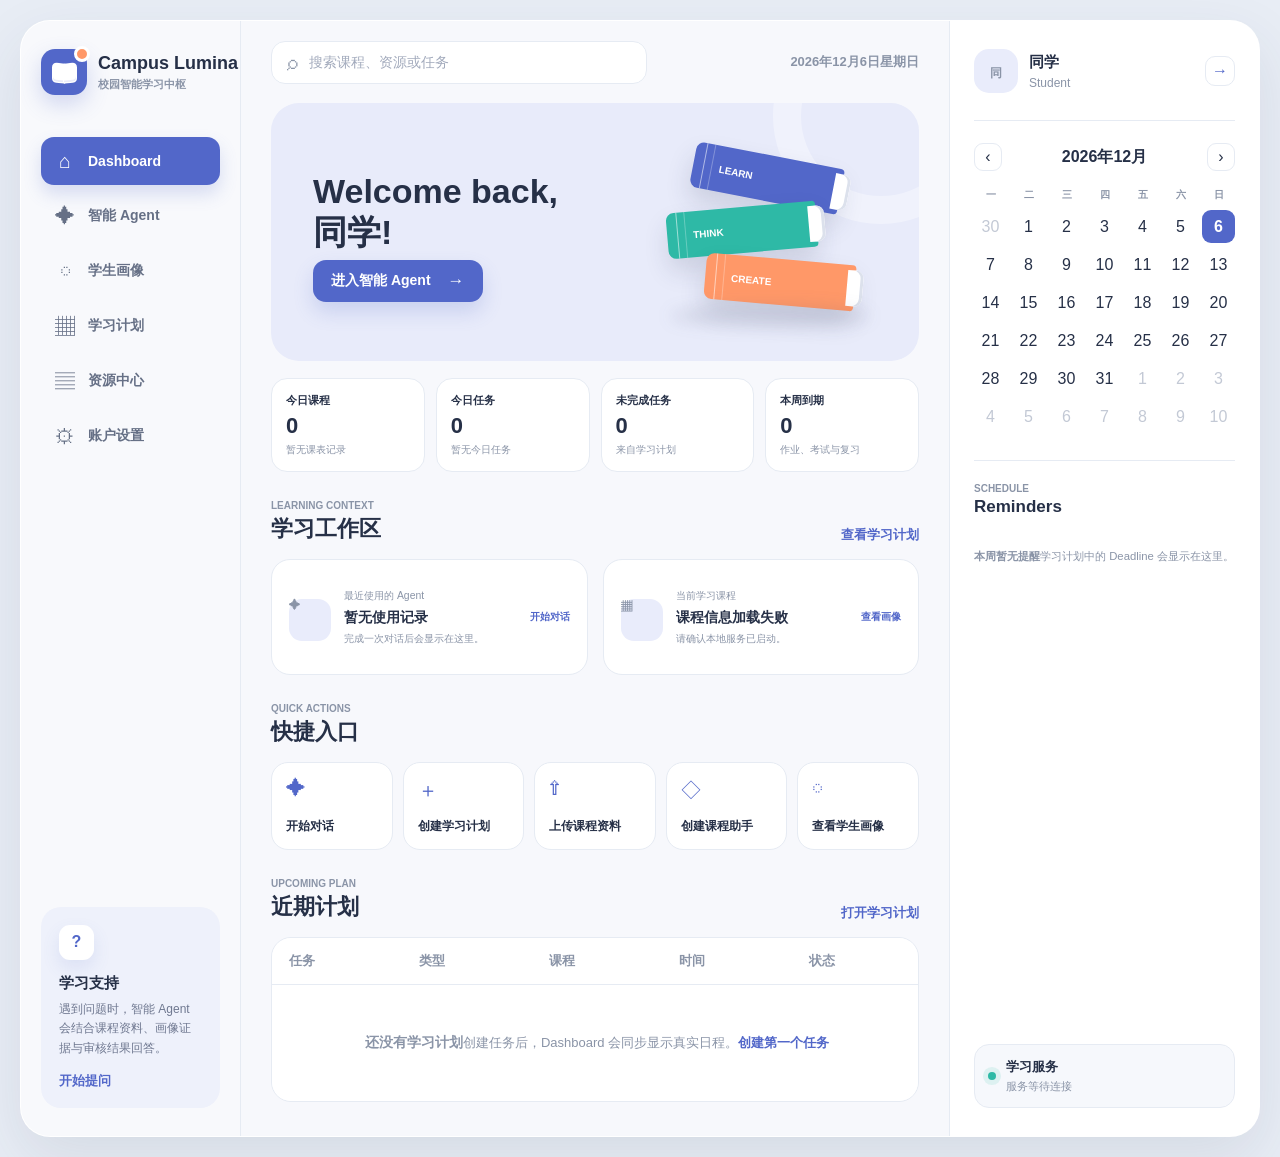
==== commit b9c52bc4: "feat: redesign campus learning platform" ====
--- a/static/index.html
+++ b/static/index.html
@@ -4,23 +4,23 @@
   <meta charset="UTF-8" />
   <meta name="viewport" content="width=device-width, initial-scale=1.0" />
   <title>Campus Lumina｜校园智能学习中枢</title>
-  <link rel="stylesheet" href="/static/styles.css?v=9" />
+  <link rel="stylesheet" href="/static/styles.css?v=12" />
 </head>
 <body class="lumina-body dashboard-body">
   <main class="lumina-stage">
     <section class="lumina-shell dashboard-shell">
       <aside class="lumina-sidebar">
         <a class="lumina-brand" href="/" aria-label="返回 Dashboard">
-          <span class="lumina-brand-mark">CL</span>
+          <span class="lumina-brand-mark" aria-hidden="true"><i></i></span>
           <span><strong>Campus Lumina</strong><small>校园智能学习中枢</small></span>
         </a>
         <nav class="lumina-nav" aria-label="主导航">
           <a class="active" href="/"><span class="nav-symbol">⌂</span>Dashboard</a>
           <a href="/chat"><span class="nav-symbol">✦</span>智能 Agent</a>
           <a href="/profile"><span class="nav-symbol">◌</span>学生画像</a>
-          <a href="/chat?q=请根据我当前的学习情况生成一套个性化学习资源。"><span class="nav-symbol">▤</span>资源生成</a>
-          <a href="/chat?q=请根据我最近的练习记录评估学习效果。"><span class="nav-symbol">☷</span>学业评估</a>
-          <a href="/assistants"><span class="nav-symbol">⚙</span>账户设置</a>
+          <a href="/plan"><span class="nav-symbol">▦</span>学习计划</a>
+          <a href="/resources"><span class="nav-symbol">▤</span>资源中心</a>
+          <a href="/settings"><span class="nav-symbol">⚙</span>账户设置</a>
         </nav>
         <div class="lumina-side-note">
           <span class="side-note-icon">?</span>
@@ -41,7 +41,7 @@
 
         <section class="dashboard-welcome">
           <div class="welcome-copy">
-            <h1>Welcome back, <span id="welcomeUser">同学</span>!</h1>
+            <h1>Welcome back, <span id="welcomeUser" data-user-name>同学</span>!</h1>
             <a class="lumina-primary-btn" href="/chat">进入智能 Agent <span>→</span></a>
           </div>
           <div class="book-illustration" aria-label="三本课程书籍插画">
@@ -52,43 +52,52 @@
           </div>
         </section>
 
+        <section class="dashboard-status-grid" aria-label="今日学习概览">
+          <article><span>今日课程</span><strong id="todayClassCount">0</strong><small id="todayClassHint">暂无课表记录</small></article>
+          <article><span>今日任务</span><strong id="todayTaskCount">0</strong><small id="todayTaskHint">暂无今日任务</small></article>
+          <article><span>未完成任务</span><strong id="unfinishedTaskCount">0</strong><small>来自学习计划</small></article>
+          <article><span>本周到期</span><strong id="weekDueCount">0</strong><small>作业、考试与复习</small></article>
+        </section>
+
         <section class="dashboard-section">
           <div class="lumina-section-head">
-            <div><span>Learning Hub</span><h2>今天从这里开始</h2></div>
-            <a href="/chat">进入工作区</a>
+            <div><span>Learning Context</span><h2>学习工作区</h2></div>
+            <a href="/plan">查看学习计划</a>
           </div>
-          <div class="dashboard-feature-grid">
-            <a class="dashboard-feature feature-indigo" href="/profile">
-              <span class="feature-icon">◌</span>
-              <div><h3>学习画像构建</h3><p>查看真实对话与练习形成的画像证据。</p></div>
-              <b>→</b>
-            </a>
-            <a class="dashboard-feature feature-teal" href="/chat?q=请根据我当前的学习情况生成一套个性化学习资源。">
-              <span class="feature-icon">▤</span>
-              <div><h3>多模态资源生成</h3><p>生成讲解、题库、思维导图和代码案例。</p></div>
-              <b>→</b>
-            </a>
-            <a class="dashboard-feature feature-orange" href="/chat?q=请结合我的学习目标和当前进度规划下一步学习路径。">
-              <span class="feature-icon">↗</span>
-              <div><h3>学习路径规划</h3><p>结合课程进度、薄弱点与可投入时间安排顺序。</p></div>
-              <b>→</b>
-            </a>
+          <div class="dashboard-context-grid">
+            <article class="dashboard-context-card">
+              <span class="context-icon feature-indigo">✦</span>
+              <div><small>最近使用的 Agent</small><h3 id="recentAgentName">暂无使用记录</h3><p id="recentAgentDetail">完成一次对话后会显示在这里。</p></div>
+              <a href="/chat">开始对话</a>
+            </article>
+            <article class="dashboard-context-card">
+              <span class="context-icon feature-teal">▦</span>
+              <div><small>当前学习课程</small><h3 id="currentCourseName">正在读取课程</h3><p id="currentCourseProgress">暂无可计算的学习进度。</p></div>
+              <a href="/profile">查看画像</a>
+            </article>
+          </div>
+        </section>
+
+        <section class="dashboard-section">
+          <div class="lumina-section-head"><div><span>Quick Actions</span><h2>快捷入口</h2></div></div>
+          <div class="dashboard-quick-grid">
+            <a href="/chat"><span>✦</span><strong>开始对话</strong></a>
+            <a href="/plan?action=new-task"><span>＋</span><strong>创建学习计划</strong></a>
+            <a href="/assistants?action=upload"><span>⇧</span><strong>上传课程资料</strong></a>
+            <a href="/assistants?action=create"><span>◇</span><strong>创建课程助手</strong></a>
+            <a href="/profile"><span>◌</span><strong>查看学生画像</strong></a>
           </div>
         </section>
 
         <section class="dashboard-section task-section">
           <div class="lumina-section-head">
-            <div><span>Recent Tasks</span><h2>近期任务</h2></div>
-            <a href="/chat">查看对话</a>
+            <div><span>Upcoming Plan</span><h2>近期计划</h2></div>
+            <a href="/plan">打开学习计划</a>
           </div>
           <div class="lumina-table-card">
             <table>
-              <thead><tr><th>任务</th><th>来源</th><th>Deadline</th><th>材料</th><th>状态</th></tr></thead>
-              <tbody>
-                <tr><td><strong>补充课程学习目标</strong></td><td>学生画像</td><td data-date-offset="1">--</td><td><a href="/profile">查看画像</a></td><td><span class="task-status status-progress">进行中</span></td></tr>
-                <tr><td><strong>完成一次课程资料问答</strong></td><td>智能 Agent</td><td data-date-offset="2">--</td><td><a href="/chat">进入对话</a></td><td><span class="task-status status-waiting">待开始</span></td></tr>
-                <tr><td><strong>生成个性化练习资源</strong></td><td>资源生成</td><td data-date-offset="4">--</td><td><a href="/chat?q=请根据当前画像生成一组有引用的练习题。">生成资源</a></td><td><span class="task-status status-waiting">待开始</span></td></tr>
-              </tbody>
+              <thead><tr><th>任务</th><th>类型</th><th>课程</th><th>时间</th><th>状态</th></tr></thead>
+              <tbody id="dashboardTaskRows"><tr><td colspan="5"><div class="table-empty-state"><strong>还没有学习计划</strong><span>创建任务后，Dashboard 会同步显示真实日程。</span><a href="/plan?action=new-task">创建第一个任务</a></div></td></tr></tbody>
             </table>
           </div>
         </section>
@@ -96,9 +105,9 @@
 
       <aside class="lumina-rightbar">
         <section class="dashboard-user-card">
-          <div class="user-avatar">L</div>
-          <div><strong id="dashboardUser">学习者</strong><span>Student</span></div>
-          <a href="/profile" title="查看学生画像">→</a>
+          <div class="user-avatar" data-user-avatar><span data-user-initial>学</span></div>
+          <div><strong id="dashboardUser" data-user-name>同学</strong><span id="dashboardUserMeta">Student</span></div>
+          <a href="/settings" title="打开账户设置">→</a>
         </section>
 
         <section class="calendar-card">
@@ -113,9 +122,7 @@
 
         <section class="reminder-card">
           <div class="lumina-section-head compact"><div><span>Schedule</span><h2>Reminders</h2></div></div>
-          <div class="reminder-item reminder-indigo"><span></span><div><strong>完善学习画像</strong><time data-reminder-offset="1">--</time></div></div>
-          <div class="reminder-item reminder-teal"><span></span><div><strong>课程知识库问答</strong><time data-reminder-offset="2">--</time></div></div>
-          <div class="reminder-item reminder-orange"><span></span><div><strong>完成学习效果评估</strong><time data-reminder-offset="4">--</time></div></div>
+          <div id="dashboardReminders" class="dashboard-reminders-empty"><strong>本周暂无提醒</strong><span>学习计划中的 Deadline 会显示在这里。</span></div>
         </section>
 
         <section class="service-card">
@@ -126,6 +133,7 @@
     </section>
   </main>
 
-  <script src="/static/home.js?v=9"></script>
+  <script src="/static/campus.js?v=2"></script>
+  <script src="/static/home.js?v=11"></script>
 </body>
 </html>
--- a/static/styles.css
+++ b/static/styles.css
@@ -121,3 +121,176 @@
   .agent-workspace{grid-template-columns:1fr;height:calc(100vh - 63px)}.agent-layout .chat-sidebar{display:none}.agent-chat-header{padding:10px 13px}.active-agent-mark{width:38px;height:38px;flex-basis:38px}.agent-heading h1{font-size:14px}.agent-heading .course-picker select{min-width:130px;max-width:155px}.agent-header-tools{gap:5px}.mode-pill{padding:0 7px}.chat-header-actions{display:none}.agent-layout .chat-messages{padding:17px 13px}.agent-layout .message{max-width:96%}.agent-layout .bubble{max-width:calc(100vw - 82px)}.agent-layout .quick-prompts{padding:7px 13px}.agent-layout .chat-composer{grid-template-columns:minmax(0,1fr) 57px;padding:10px 13px 13px}.lumina-send-btn{width:57px}.lumina-send-btn span{display:none}
   .profile-lumina-topbar{height:auto;padding:15px;align-items:flex-start;flex-direction:column}.profile-top-actions{width:100%}.profile-course-picker{flex:1}.profile-course-picker select{min-width:0;width:100%}.profile-dashboard{padding:15px}.profile-overview-bar{grid-template-columns:1fr;padding:20px}.profile-dimension-grid,.profile-insight-column,.profile-record-grid,.profile-secondary-grid{grid-template-columns:1fr}.qualitative-radar{width:250px}.profile-panel{padding:16px}
 }
+
+.profile-section-grid{display:grid;grid-template-columns:1fr 1fr;gap:18px;margin-top:18px}.profile-fact-grid{display:grid;grid-template-columns:1fr 1fr;gap:9px}.profile-fact{min-height:95px;display:grid;grid-template-columns:minmax(0,1fr) auto;gap:10px;align-items:start;padding:13px;border:1px solid var(--lumina-line);border-radius:14px;background:var(--lumina-soft)}.profile-fact.waiting{border-style:dashed;background:transparent}.profile-fact span,.profile-fact strong,.profile-fact small{display:block}.profile-fact span{color:var(--lumina-muted);font-size:.55rem;font-weight:900}.profile-fact strong{margin-top:6px;font-size:.68rem;line-height:1.5;overflow-wrap:anywhere}.profile-fact small{margin-top:7px;color:var(--lumina-muted);font-size:.52rem;line-height:1.5}.profile-fact-edit,.profile-record-edit{border:0;background:transparent;color:var(--lumina-indigo);font-size:.53rem;font-weight:900;text-decoration:none;cursor:pointer}.profile-primary-grid>.profile-record-section{margin-top:0}.profile-record-edit{display:block;margin:0 13px 13px auto}.profile-visual-empty{min-height:150px;display:grid;align-content:center;gap:7px;text-align:center}.profile-visual-empty strong{font-size:.76rem}.profile-visual-empty p{margin:0;color:var(--lumina-muted);font-size:.6rem;line-height:1.6}.profile-edit-note{margin:0;padding:11px;border-radius:11px;background:var(--lumina-soft);color:var(--lumina-muted);font-size:.59rem;line-height:1.55}
+@media(max-width:980px){.profile-section-grid{grid-template-columns:1fr}}
+@media(max-width:720px){.profile-fact-grid{grid-template-columns:1fr}}
+
+.agent-option em{display:block;margin-top:4px;color:var(--lumina-muted);font-size:.48rem;font-style:normal}.agent-avatar.math{font-size:.56rem}.knowledge-space-status{display:block;margin-top:3px;color:var(--lumina-muted);font-size:.5rem!important;font-weight:700!important;text-transform:none!important}.knowledge-space-status.available{color:#188c7e}.knowledge-space-status.unavailable{color:#c86238}.agent-layout .chat-composer{position:relative;grid-template-columns:minmax(0,1fr) 82px}.active-tool-bar{grid-column:1/-1;display:flex;align-items:center;justify-content:space-between;min-height:34px;padding:6px 9px 6px 12px;border:1px solid #dce2f7;border-radius:12px;background:var(--lumina-indigo-soft);color:var(--lumina-indigo);font-size:.58rem;font-weight:900}.active-tool-bar[hidden]{display:none}.active-tool-bar button{width:24px;height:24px;border:0;border-radius:8px;background:var(--lumina-surface);color:var(--lumina-indigo);cursor:pointer}.chat-tool-wrap{position:absolute;left:9px;bottom:10px;z-index:6}.chat-tool-button{width:36px;height:36px;border:0;border-radius:11px;background:var(--lumina-soft);color:var(--lumina-muted);font-size:1.12rem;cursor:pointer}.chat-tool-button:hover,.chat-tool-button[aria-expanded="true"]{background:var(--lumina-indigo-soft);color:var(--lumina-indigo);box-shadow:0 0 0 5px rgba(82,103,201,.08)}.chat-tool-menu{position:absolute;left:0;bottom:45px;width:260px;padding:7px;border:1px solid var(--lumina-line);border-radius:16px;background:var(--lumina-surface);box-shadow:0 20px 45px rgba(32,43,68,.18)}.chat-tool-menu[hidden]{display:none}.chat-tool-menu button,.chat-tool-menu a{width:100%;display:block;padding:9px 10px;border:0;border-radius:10px;background:transparent;color:var(--lumina-text);text-align:left;text-decoration:none;cursor:pointer}.chat-tool-menu button:hover,.chat-tool-menu a:hover{background:var(--lumina-soft)}.chat-tool-menu strong,.chat-tool-menu small{display:block}.chat-tool-menu strong{font-size:.62rem}.chat-tool-menu small{margin-top:3px;color:var(--lumina-muted);font-size:.5rem}.agent-layout .input-shell textarea{padding-left:98px}.agent-layout .voice-btn{left:52px}.message-tool-label{display:inline-flex;margin-bottom:4px;padding:3px 7px;border-radius:999px;background:rgba(255,255,255,.18);font-size:.5rem;font-weight:900}.chat-resource-grid{display:grid;grid-template-columns:repeat(2,minmax(0,1fr));gap:8px;margin:12px 0}.chat-resource-card{display:grid;gap:5px;padding:11px;border:1px solid var(--lumina-line);border-radius:12px;background:var(--lumina-soft);color:var(--lumina-text);text-decoration:none}.chat-resource-card span,.chat-resource-card small{color:var(--lumina-muted);font-size:.5rem}.chat-resource-card strong{font-size:.62rem;line-height:1.45}.resource-center-link{color:var(--lumina-indigo);font-size:.57rem;font-weight:900}.resource-generation-note{color:var(--lumina-muted);font-size:.56rem}
+@media(max-width:720px){.chat-tool-menu{position:fixed;left:13px;right:13px;bottom:84px;width:auto;max-height:60vh;overflow:auto}.chat-resource-grid{grid-template-columns:1fr}.agent-layout .input-shell textarea{padding-left:92px}}
+
+/* Campus Lumina product pages */
+html[data-font-size="small"]{font-size:14px}
+html[data-font-size="medium"]{font-size:16px}
+html[data-font-size="large"]{font-size:18px}
+html[data-accent="teal"]{--lumina-indigo:#2eb9a6;--lumina-indigo-soft:#e4f7f3}
+html[data-accent="orange"]{--lumina-indigo:#e77e4d;--lumina-indigo-soft:#fff0e8}
+html[data-density="compact"] .page-content{padding-top:20px}
+html[data-density="compact"] .content-panel{padding:16px}
+html[data-theme="dark"]{
+  color-scheme:dark;
+  --lumina-bg:#151a24;--lumina-surface:#202633;--lumina-soft:#282f3d;
+  --lumina-text:#edf1f8;--lumina-muted:#aab3c4;--lumina-line:#374052;
+  --lumina-indigo-soft:#303a61;--lumina-teal-soft:#203f3d;--lumina-orange-soft:#4a342d;
+  --lumina-shadow:0 22px 60px rgba(0,0,0,.28);
+}
+html[data-theme="dark"] .lumina-sidebar,
+html[data-theme="dark"] .lumina-rightbar,
+html[data-theme="dark"] .lumina-topbar,
+html[data-theme="dark"] .page-topbar,
+html[data-theme="dark"] .profile-lumina-topbar,
+html[data-theme="dark"] .agent-layout .chat-sidebar,
+html[data-theme="dark"] .agent-chat-header,
+html[data-theme="dark"] .content-panel,
+html[data-theme="dark"] .profile-panel,
+html[data-theme="dark"] .lumina-table-card,
+html[data-theme="dark"] .resource-filter-bar,
+html[data-theme="dark"] .settings-panel,
+html[data-theme="dark"] .modal-card,
+html[data-theme="dark"] .mode-modal,
+html[data-theme="dark"] .agent-layout .input-shell,
+html[data-theme="dark"] .agent-layout .bubble,
+html[data-theme="dark"] .profile-record{background:var(--lumina-surface);color:var(--lumina-text)}
+html[data-theme="dark"] .dashboard-main,
+html[data-theme="dark"] .profile-workspace,
+html[data-theme="dark"] .agent-workspace,
+html[data-theme="dark"] .agent-chat-main,
+html[data-theme="dark"] .agent-layout .chat-messages,
+html[data-theme="dark"] .agent-layout .quick-prompts,
+html[data-theme="dark"] .agent-layout .chat-composer,
+html[data-theme="dark"] .page-workspace{background:#1b202c}
+html[data-theme="dark"] input,
+html[data-theme="dark"] select,
+html[data-theme="dark"] textarea,
+html[data-theme="dark"] button{color:var(--lumina-text)}
+html[data-theme="dark"] input,
+html[data-theme="dark"] select,
+html[data-theme="dark"] textarea{background:var(--lumina-surface);border-color:var(--lumina-line)}
+html[data-theme="dark"] .agent-layout .message.user .bubble{background:var(--lumina-indigo);color:#fff}
+html[data-theme="dark"] .radar-ring:after{background:var(--lumina-surface)}
+
+.two-column-shell{display:grid;grid-template-columns:220px minmax(0,1fr)}
+.page-workspace{min-width:0;background:#f7f8fc}
+.page-topbar{min-height:92px;padding:18px 30px;display:flex;align-items:center;justify-content:space-between;gap:24px;background:#fff;border-bottom:1px solid var(--lumina-line)}
+.page-heading>span,.panel-heading>div>span,.modal-card-head span{display:block;color:var(--lumina-muted);font-size:.58rem;font-weight:900;text-transform:uppercase}
+.page-heading h1{margin:4px 0 3px;font-size:1.48rem}.page-heading p{margin:0;color:var(--lumina-muted);font-size:.72rem}
+.page-actions{display:flex;align-items:center;gap:9px;flex-wrap:wrap}
+.primary-action,.secondary-action{min-height:39px;display:inline-flex;align-items:center;justify-content:center;padding:0 15px;border-radius:12px;font-size:.7rem;font-weight:900;text-decoration:none;cursor:pointer}
+.primary-action{border:1px solid var(--lumina-indigo);background:var(--lumina-indigo);color:#fff!important;box-shadow:0 8px 18px rgba(82,103,201,.16)}
+.secondary-action{border:1px solid var(--lumina-line);background:var(--lumina-surface);color:var(--lumina-text)}
+.page-content{padding:28px 30px 40px}.content-panel,.settings-panel{padding:21px;border:1px solid var(--lumina-line);border-radius:22px;background:#fff}
+.panel-heading{display:flex;align-items:flex-start;justify-content:space-between;gap:16px;margin-bottom:17px}.panel-heading h2{margin:4px 0 0;font-size:1.08rem}.panel-heading>small{color:var(--lumina-muted);font-size:.6rem;line-height:1.55;text-align:right}
+.content-loading,.content-empty,.content-error{min-height:210px;display:grid;place-content:center;justify-items:center;gap:10px;text-align:center;color:var(--lumina-muted)}
+.content-loading span{width:25px;height:25px;border:3px solid var(--lumina-line);border-top-color:var(--lumina-indigo);border-radius:50%;animation:campusSpin .8s linear infinite}
+.content-empty strong,.content-error strong{color:var(--lumina-text);font-size:.82rem}.content-empty p,.content-error p{max-width:420px;margin:0;font-size:.68rem;line-height:1.65}
+@keyframes campusSpin{to{transform:rotate(360deg)}}
+
+.dashboard-status-grid{display:grid;grid-template-columns:repeat(4,minmax(0,1fr));gap:11px;margin-top:17px}.dashboard-status-card{min-height:83px;padding:14px;border:1px solid rgba(255,255,255,.62);border-radius:16px;background:rgba(255,255,255,.72)}.dashboard-status-card strong{display:block;font-size:1.22rem}.dashboard-status-card span,.dashboard-status-card small{display:block}.dashboard-status-card span{margin-top:3px;font-size:.62rem;font-weight:900}.dashboard-status-card small{margin-top:7px;color:var(--lumina-muted);font-size:.54rem;line-height:1.35}
+.dashboard-context-grid{display:grid;grid-template-columns:1fr 1fr;gap:15px}.dashboard-context-card{min-height:116px;display:grid;grid-template-columns:42px minmax(0,1fr) auto;align-items:center;gap:13px;padding:17px;border:1px solid var(--lumina-line);border-radius:19px;background:var(--lumina-surface);text-decoration:none;color:var(--lumina-text)}.context-icon{width:42px;height:42px;border-radius:13px;display:grid;place-items:center;background:var(--lumina-indigo-soft);color:var(--lumina-indigo);font-weight:900}.dashboard-context-card strong,.dashboard-context-card span,.dashboard-context-card small{display:block}.dashboard-context-card strong{font-size:.78rem}.dashboard-context-card span{margin-top:5px;color:var(--lumina-muted);font-size:.62rem}.dashboard-context-card small{margin-top:7px;color:var(--lumina-indigo);font-size:.56rem}.dashboard-context-card>b{font-size:1.1rem;color:var(--lumina-indigo)}
+.dashboard-quick-grid{display:grid;grid-template-columns:repeat(5,minmax(0,1fr));gap:10px}.dashboard-quick-card{min-height:88px;display:flex;flex-direction:column;justify-content:space-between;padding:14px;border:1px solid var(--lumina-line);border-radius:17px;background:var(--lumina-surface);text-decoration:none;color:var(--lumina-text)}.dashboard-quick-card span{font-size:1.1rem;color:var(--lumina-indigo)}.dashboard-quick-card strong{font-size:.68rem;line-height:1.45}
+.table-empty-state{padding:35px!important;text-align:center!important;color:var(--lumina-muted)}.task-title-link{color:var(--lumina-text)!important}.dashboard-reminders-empty{padding:17px 0;color:var(--lumina-muted);font-size:.63rem;line-height:1.6}.dashboard-reminder-list{display:grid}.dashboard-reminder-list .reminder-item{text-decoration:none;color:var(--lumina-text)}.user-avatar.has-image,.settings-avatar.has-image{background-size:cover;background-position:center}.user-avatar.has-image span,.settings-avatar.has-image span{display:none}
+
+.plan-lower-grid{display:grid;grid-template-columns:minmax(0,1.1fr) minmax(300px,.9fr);gap:18px;margin-top:18px}.schedule-grid{display:grid;grid-template-columns:repeat(7,minmax(128px,1fr));gap:9px;overflow:auto;padding-bottom:4px}.schedule-day{min-height:220px;padding:10px;border-radius:15px;background:var(--lumina-soft)}.schedule-day>header{display:flex;align-items:center;justify-content:space-between;margin-bottom:9px}.schedule-day>header strong{font-size:.65rem}.schedule-day>header span{color:var(--lumina-muted);font-size:.55rem}.schedule-class{width:100%;display:block;margin-bottom:7px;padding:10px;border:0;border-left:4px solid var(--lumina-indigo);border-radius:10px;background:var(--lumina-surface);text-align:left;cursor:pointer;box-shadow:0 5px 13px rgba(48,61,91,.05)}.schedule-class.teal{border-left-color:var(--lumina-teal)}.schedule-class.orange{border-left-color:var(--lumina-orange)}.schedule-class strong,.schedule-class span,.schedule-class small{display:block}.schedule-class strong{font-size:.61rem}.schedule-class span{margin-top:5px;font-size:.55rem}.schedule-class small{margin-top:4px;color:var(--lumina-muted);font-size:.5rem}.schedule-empty{padding:25px 6px;color:var(--lumina-muted);font-size:.57rem;text-align:center}
+.calendar-controls{display:flex;gap:5px}.calendar-controls button{height:29px;min-width:29px;padding:0 8px;border:1px solid var(--lumina-line);border-radius:9px;background:var(--lumina-surface);cursor:pointer}.plan-calendar-week,.plan-calendar-grid{display:grid;grid-template-columns:repeat(7,1fr);gap:5px}.plan-calendar-week span{text-align:center;color:var(--lumina-muted);font-size:.55rem;font-weight:900}.plan-calendar-day{position:relative;min-height:62px;padding:7px;border:1px solid transparent;border-radius:10px;background:transparent;text-align:left;cursor:pointer}.plan-calendar-day:hover{border-color:var(--lumina-line)}.plan-calendar-day.muted{opacity:.35}.plan-calendar-day.today{background:var(--lumina-indigo-soft);color:var(--lumina-indigo);font-weight:900}.plan-calendar-day span{font-size:.56rem}.plan-calendar-dots{position:absolute;left:7px;bottom:7px;display:flex;gap:3px}.plan-calendar-dots i{width:5px;height:5px;border-radius:50%;background:var(--lumina-indigo)}.plan-calendar-dots i:nth-child(2){background:var(--lumina-orange)}
+.plan-task-list{display:grid;gap:8px}.plan-task{display:grid;grid-template-columns:8px minmax(0,1fr) auto;align-items:center;gap:10px;padding:11px;border:1px solid var(--lumina-line);border-radius:13px;background:var(--lumina-surface)}.plan-task>i{width:8px;height:34px;border-radius:5px;background:var(--lumina-indigo)}.plan-task.exam>i,.plan-task.deadline>i{background:var(--lumina-orange)}.plan-task.done{opacity:.58}.plan-task strong,.plan-task span{display:block}.plan-task strong{font-size:.65rem}.plan-task span{margin-top:5px;color:var(--lumina-muted);font-size:.54rem}.plan-task button{border:0;background:transparent;color:var(--lumina-indigo);font-size:.58rem;font-weight:900;cursor:pointer}
+.campus-modal{position:fixed;inset:0;z-index:300;display:grid;place-items:center;padding:20px;background:rgba(20,28,44,.42)}.campus-modal[hidden]{display:none}.modal-card{width:min(680px,100%);max-height:calc(100vh - 40px);overflow:auto;padding:22px;border:1px solid var(--lumina-line);border-radius:24px;background:#fff;box-shadow:0 26px 70px rgba(20,28,44,.24)}.modal-card-head{display:flex;align-items:flex-start;justify-content:space-between;margin-bottom:18px}.modal-card-head h2{margin:4px 0 0}.modal-card-head>button{width:34px;height:34px;border:1px solid var(--lumina-line);border-radius:10px;background:var(--lumina-surface);font-size:1.1rem;cursor:pointer}.form-grid,.settings-form{display:grid;grid-template-columns:1fr 1fr;gap:14px}.form-grid label,.settings-form label{display:grid;gap:6px;color:var(--lumina-muted);font-size:.62rem;font-weight:900}.form-grid input,.form-grid select,.form-grid textarea,.settings-form input,.settings-form select,.settings-form textarea{width:100%;min-height:40px;padding:9px 11px;border:1px solid var(--lumina-line);border-radius:11px;background:var(--lumina-surface);color:var(--lumina-text);font:inherit;outline:0}.form-grid textarea,.settings-form textarea{min-height:85px}.form-grid .wide,.settings-form .wide{grid-column:1/-1}.check-label{display:flex!important;grid-template-columns:auto 1fr!important;align-items:center}.check-label input{width:16px!important;min-height:16px!important}.form-actions{display:flex;align-items:center;justify-content:flex-end;gap:9px}.form-actions>span{flex:1}.text-action{border:0;background:transparent;color:var(--lumina-indigo);font-weight:900;cursor:pointer}.text-action.danger{color:#d64f5d}
+
+.resource-filter-bar{display:grid;grid-template-columns:repeat(3,minmax(145px,.8fr)) minmax(220px,1.5fr);gap:10px;margin-bottom:27px;padding:15px;border:1px solid var(--lumina-line);border-radius:18px;background:#fff}.resource-filter-bar label{display:grid;gap:6px;color:var(--lumina-muted);font-size:.55rem;font-weight:900}.resource-filter-bar select,.resource-filter-bar input{width:100%;min-height:38px;padding:0 10px;border:1px solid var(--lumina-line);border-radius:10px;background:var(--lumina-surface);color:var(--lumina-text)}.resource-center-grid{display:grid;grid-template-columns:repeat(3,minmax(0,1fr));gap:13px}.resource-card{min-height:190px;display:flex;flex-direction:column;padding:17px;border:1px solid var(--lumina-line);border-radius:18px;background:var(--lumina-surface)}.resource-card-head{display:flex;align-items:flex-start;justify-content:space-between;gap:10px}.resource-type-icon{width:38px;height:38px;border-radius:12px;display:grid;place-items:center;background:var(--lumina-indigo-soft);color:var(--lumina-indigo);font-size:.66rem;font-weight:900}.resource-card h3{margin:14px 0 6px;font-size:.8rem;line-height:1.45}.resource-card p{margin:0;color:var(--lumina-muted);font-size:.59rem;line-height:1.55}.resource-card-meta{display:flex;gap:6px;flex-wrap:wrap;margin:10px 0}.resource-card-meta span,.review-state{padding:4px 7px;border-radius:999px;background:var(--lumina-soft);color:var(--lumina-muted);font-size:.5rem;font-weight:900}.review-state.passed{background:var(--lumina-teal-soft);color:#188c7e}.review-state.needs_revision,.review-state.insufficient_evidence{background:var(--lumina-orange-soft);color:#c86238}.review-state.rejected{background:#fdebed;color:#bd3e4b}.resource-card-actions{display:flex;align-items:center;gap:7px;margin-top:auto}.resource-card-actions a,.resource-card-actions button{min-height:31px;padding:0 9px;border:1px solid var(--lumina-line);border-radius:9px;background:var(--lumina-surface);color:var(--lumina-text);text-decoration:none;font-size:.54rem;font-weight:900;cursor:pointer}.resource-card-actions a{background:var(--lumina-indigo);border-color:var(--lumina-indigo);color:#fff}.resource-card-actions button:disabled{opacity:.4;cursor:not-allowed}
+
+.settings-content{max-width:980px}.settings-tabs{display:flex;gap:7px;margin-bottom:15px;padding:5px;border-radius:14px;background:var(--lumina-soft);width:max-content}.settings-tabs button{min-height:34px;padding:0 13px;border:0;border-radius:10px;background:transparent;color:var(--lumina-muted);font-size:.63rem;font-weight:900;cursor:pointer}.settings-tabs button.active{background:var(--lumina-surface);color:var(--lumina-indigo);box-shadow:0 5px 13px rgba(48,61,91,.08)}.settings-panel{display:none}.settings-panel.active{display:block}.settings-user-summary{margin-top:auto;text-align:center}.settings-user-summary strong,.settings-user-summary>span{display:block}.settings-user-summary strong{margin-top:10px;font-size:.74rem}.settings-user-summary>span{margin-top:4px;color:var(--lumina-muted);font-size:.57rem}.settings-avatar{width:55px;height:55px;margin:auto;display:grid;place-items:center;border-radius:18px;background:var(--lumina-indigo-soft);color:var(--lumina-indigo);font-weight:900}.settings-avatar.large{width:74px;height:74px;margin:0}.avatar-editor{display:grid!important;grid-template-columns:82px minmax(0,1fr);align-items:center}.choice-field{display:flex;align-items:center;gap:18px;padding:14px;border:1px solid var(--lumina-line);border-radius:13px}.choice-field legend{padding:0 7px;color:var(--lumina-muted);font-size:.62rem;font-weight:900}.choice-field label{display:flex;align-items:center;grid-template-columns:auto auto;gap:7px;color:var(--lumina-text)}.choice-field input{width:16px;min-height:16px}.accent-swatch{width:17px;height:17px;border-radius:6px;background:var(--lumina-indigo)}.accent-swatch.teal{background:var(--lumina-teal)}.accent-swatch.orange{background:var(--lumina-orange)}.toggle-stack{display:grid;gap:8px}.toggle-stack label{display:flex;align-items:center;grid-template-columns:auto 1fr;padding:10px;border:1px solid var(--lumina-line);border-radius:11px;color:var(--lumina-text)}.toggle-stack input{width:17px;min-height:17px}.settings-submit{display:flex;justify-content:flex-end}.preference-notice{padding:12px;border-radius:12px;background:var(--lumina-orange-soft);color:#aa5b37;font-size:.62rem;line-height:1.6}.save-state{padding:7px 10px;border-radius:999px;background:var(--lumina-soft);color:var(--lumina-muted);font-size:.58rem;font-weight:900}
+.mobile-nav-toggle{display:none;width:38px;height:38px;border:1px solid var(--lumina-line);border-radius:11px;background:var(--lumina-surface);font-size:1rem;cursor:pointer}
+.mobile-nav-toggle span{display:block;width:16px;height:2px;margin:2px auto;border-radius:2px;background:currentColor}
+
+@media(max-width:1180px){.dashboard-status-grid{grid-template-columns:1fr 1fr}.dashboard-quick-grid{grid-template-columns:repeat(3,1fr)}.resource-center-grid{grid-template-columns:1fr 1fr}.resource-filter-bar{grid-template-columns:1fr 1fr}}
+@media(max-width:980px){
+  .two-column-shell{display:block;min-height:100vh}.page-topbar{padding:16px 22px}.page-content{padding:22px}.mobile-nav-toggle{display:grid;place-items:center;flex:0 0 38px;order:3}.lumina-sidebar{overflow:visible!important;position:relative;flex-wrap:wrap}.lumina-sidebar .lumina-nav{display:none!important;width:100%;order:4;padding-top:8px}.lumina-sidebar.nav-open .lumina-nav{display:grid!important;grid-template-columns:1fr 1fr}.lumina-sidebar.nav-open .lumina-nav a{font-size:.7rem;width:auto;justify-content:flex-start;padding:0 12px}.lumina-sidebar.nav-open .nav-symbol{font-size:1rem}
+  .schedule-grid{grid-template-columns:repeat(7,minmax(150px,1fr))}.plan-lower-grid{grid-template-columns:1fr}.resource-center-grid{grid-template-columns:1fr 1fr}
+}
+@media(max-width:720px){
+  .page-topbar{align-items:flex-start;flex-direction:column}.page-actions{width:100%}.page-actions>*{flex:1}.page-content{padding:15px}.dashboard-status-grid,.dashboard-context-grid,.dashboard-quick-grid,.resource-center-grid,.resource-filter-bar{grid-template-columns:1fr}.dashboard-status-card{min-height:72px}.panel-heading{align-items:flex-start;flex-direction:column}.panel-heading>small{text-align:left}.plan-calendar-day{min-height:48px}.form-grid,.settings-form{grid-template-columns:1fr}.form-grid .wide,.settings-form .wide{grid-column:auto}.choice-field{align-items:flex-start;flex-direction:column;gap:10px}.settings-tabs{width:100%;overflow:auto}.settings-tabs button{white-space:nowrap}.avatar-editor{grid-template-columns:65px minmax(0,1fr)!important}.settings-avatar.large{width:58px;height:58px}.resource-filter-bar{padding:12px}
+}
+
+.assistant-main{max-width:1180px;padding:28px 30px 44px}.assistant-panel{border-color:var(--lumina-line);border-radius:20px;background:var(--lumina-surface)}.assistant-heading h2{margin:0;font-size:1.15rem}.assistant-heading p{margin:6px 0 0;font-size:.68rem}.assistant-item{border-color:var(--lumina-line);border-radius:13px;background:var(--lumina-soft)}.assistant-form input,.assistant-form select,.assistant-form textarea,.assistant-query textarea{border-color:var(--lumina-line);border-radius:11px;background:var(--lumina-surface);color:var(--lumina-text)}.assistant-form .primary-action{grid-column:1/-1}.resource-body .resource-main{max-width:1040px;padding:28px 30px 46px}.resource-header,.resource-content,.resource-meta-panel{border-color:var(--lumina-line);border-radius:20px;background:var(--lumina-surface)}
+@media(max-width:720px){.assistant-main,.resource-body .resource-main{padding:15px}.upload-row input{max-width:100%}}
+
+/* Markup alignment overrides */
+.dashboard-status-grid>article{min-height:83px;padding:14px;border:1px solid var(--lumina-line);border-radius:16px;background:var(--lumina-surface)}
+.dashboard-status-grid>article span,.dashboard-status-grid>article strong,.dashboard-status-grid>article small{display:block}.dashboard-status-grid>article strong{margin:5px 0;font-size:1.22rem}.dashboard-status-grid>article span{font-size:.62rem;font-weight:900}.dashboard-status-grid>article small{color:var(--lumina-muted);font-size:.54rem}
+.dashboard-context-card h3{margin:4px 0;font-size:.78rem}.dashboard-context-card p,.dashboard-context-card small{margin:0;color:var(--lumina-muted);font-size:.58rem;line-height:1.5}.dashboard-context-card>a{color:var(--lumina-indigo);font-size:.58rem;font-weight:900;text-decoration:none}
+.dashboard-quick-grid>a{min-height:88px;display:flex;flex-direction:column;justify-content:space-between;padding:14px;border:1px solid var(--lumina-line);border-radius:17px;background:var(--lumina-surface);text-decoration:none;color:var(--lumina-text)}.dashboard-quick-grid>a span{font-size:1.1rem;color:var(--lumina-indigo)}.dashboard-quick-grid>a strong{font-size:.68rem}
+.schedule-day>h3{margin:0 0 10px;font-size:.65rem}.schedule-day>div>p{padding:20px 5px;color:var(--lumina-muted);font-size:.56rem;text-align:center}.schedule-class.color-teal{border-left-color:var(--lumina-teal)}.schedule-class.color-orange{border-left-color:var(--lumina-orange)}.schedule-class em{display:block;margin-top:4px;color:var(--lumina-indigo);font-size:.5rem;font-style:normal}
+.plan-calendar-day b{position:absolute;right:6px;bottom:6px;min-width:16px;height:16px;display:grid;place-items:center;border-radius:999px;background:var(--lumina-orange);color:#fff;font-size:.48rem}
+.plan-task{grid-template-columns:28px minmax(0,1fr) auto}.plan-task h3{margin:4px 0;font-size:.66rem}.plan-task p,.plan-task span{display:block;margin:0;color:var(--lumina-muted);font-size:.53rem}.plan-task .task-check{width:26px;height:26px;border:1px solid var(--lumina-line);border-radius:9px;background:var(--lumina-soft)}
+.resource-center-card{min-height:190px;display:flex;flex-direction:column;padding:17px;border:1px solid var(--lumina-line);border-radius:18px;background:var(--lumina-surface)}.resource-card-top{display:flex;align-items:flex-start;justify-content:space-between;gap:10px}.favorite-button{width:31px;height:31px;border:1px solid var(--lumina-line);border-radius:10px;background:var(--lumina-surface);color:var(--lumina-muted);font-size:1rem;cursor:pointer}.favorite-button.active{background:var(--lumina-orange-soft);color:var(--lumina-orange)}.resource-card-body>span{display:block;margin-top:12px;color:var(--lumina-muted);font-size:.53rem}.resource-center-card h3{margin:7px 0 6px;font-size:.8rem;line-height:1.45}.resource-center-card p{margin:0;color:var(--lumina-muted);font-size:.59rem;line-height:1.55}.resource-center-grid>.content-empty,.resource-center-grid>.content-error{grid-column:1/-1}.resource-empty>a{color:var(--lumina-indigo);font-size:.62rem;font-weight:900}
+
+/* Readability, identity and focused Agent workspace */
+html{font-size:18px}
+html[data-font-size="small"]{font-size:16px}
+html[data-font-size="medium"]{font-size:18px}
+html[data-font-size="large"]{font-size:20px}
+.lumina-body{font-size:16px}
+.lumina-brand-mark{position:relative;width:46px;height:46px;flex:0 0 46px;border-radius:14px;box-shadow:0 9px 22px rgba(82,103,201,.24)}
+.lumina-brand-mark:after{content:"";position:absolute;right:-3px;top:-3px;width:10px;height:10px;border:3px solid var(--lumina-surface);border-radius:50%;background:var(--lumina-orange)}
+.lumina-brand-mark i{position:relative;width:27px;height:21px;display:block}
+.lumina-brand-mark i:before,.lumina-brand-mark i:after{content:"";position:absolute;top:1px;width:12px;height:18px;background:#fff;border:1px solid rgba(255,255,255,.85);box-shadow:inset 0 -2px rgba(82,103,201,.12)}
+.lumina-brand-mark i:before{left:1px;border-radius:5px 1px 2px 4px;transform:skewY(7deg)}
+.lumina-brand-mark i:after{right:1px;border-radius:1px 5px 4px 2px;transform:skewY(-7deg)}
+.lumina-brand strong{font-size:18px}.lumina-brand small{font-size:11px}
+.lumina-nav a{font-size:14px;min-height:48px}.nav-symbol{font-size:20px}
+.lumina-side-note strong{font-size:15px}.lumina-side-note p{font-size:12px}.lumina-side-note a{font-size:13px}
+.lumina-search input{font-size:14px}.lumina-date{font-size:13px}
+.welcome-kicker{font-size:11px}.welcome-copy p{font-size:14px}.lumina-primary-btn,.lumina-secondary-btn{font-size:14px}
+.lumina-section-head>div>span{font-size:10px}.lumina-section-head h2{font-size:22px}.lumina-section-head p{font-size:13px}.lumina-section-head>a{font-size:13px}
+.dashboard-feature h3{font-size:16px}.dashboard-feature p{font-size:12px}
+.lumina-table-card th{font-size:11px}.lumina-table-card th,.lumina-table-card td{font-size:13px}.lumina-table-card td strong{font-size:14px}
+.dashboard-user-card strong{font-size:15px}.dashboard-user-card span{font-size:12px}.calendar-head h3{font-size:16px}.calendar-week span{font-size:10px}.calendar-day{font-size:11px}.reminder-item strong{font-size:13px}.reminder-item time{font-size:10px}.service-card strong{font-size:13px}.service-card small{font-size:11px}
+.page-heading>span,.panel-heading>div>span,.modal-card-head span{font-size:.68rem}.page-heading h1{font-size:1.65rem}.page-heading p{font-size:.82rem}
+.primary-action,.secondary-action{font-size:.8rem}.panel-heading h2{font-size:1.2rem}.panel-heading>small{font-size:.7rem}.content-empty strong,.content-error strong{font-size:.92rem}.content-empty p,.content-error p{font-size:.78rem}
+.profile-fact span{font-size:.65rem}.profile-fact strong{font-size:.78rem}.profile-fact small{font-size:.62rem}.profile-record summary strong{font-size:13px}.profile-record summary small{font-size:11px}.profile-record dt,.profile-record dd{font-size:11px}
+.schedule-day>h3,.schedule-day>header strong{font-size:.75rem}.schedule-class strong{font-size:.72rem}.schedule-class span{font-size:.64rem}.schedule-class small{font-size:.59rem}.plan-task h3{font-size:.76rem}.plan-task p,.plan-task span{font-size:.63rem}
+.resource-center-card h3,.resource-card h3{font-size:.9rem}.resource-center-card p,.resource-card p{font-size:.69rem}.resource-card-body>span{font-size:.63rem}.resource-card-meta span,.review-state{font-size:.6rem}
+.settings-tabs button{font-size:.73rem}.form-grid label,.settings-form label{font-size:.72rem}.preference-notice{font-size:.72rem}
+
+.agent-layout{display:grid!important;grid-template-columns:minmax(0,1fr)!important;width:min(1700px,100%);height:calc(100vh - 40px)}
+.agent-workspace{grid-template-columns:310px minmax(0,1fr)!important;height:100%;min-height:0}
+.agent-layout .chat-sidebar{padding:20px 18px}
+.agent-rail-controls{display:flex;align-items:center;justify-content:space-between;gap:10px}
+.agent-home-button{display:inline-grid;place-items:center;text-decoration:none;border-radius:14px}
+.agent-home-button .lumina-brand-mark{width:44px;height:44px;flex-basis:44px}
+.agent-mobile-home{display:none;text-decoration:none}
+.agent-rail-title span{font-size:11px}.agent-rail-title h2{font-size:22px}
+.agent-option{min-height:68px;grid-template-columns:44px minmax(0,1fr);padding:10px}.agent-avatar{width:44px;height:44px;font-size:13px}.agent-option strong{font-size:14px}.agent-option small{font-size:11px}.agent-option em{font-size:10px}
+.agent-layout .new-chat-btn{min-height:46px;font-size:14px}.agent-layout .history-head h3{font-size:12px}.agent-layout .history-item strong{font-size:13px}.agent-layout .history-item span{font-size:10px}
+.agent-chat-header{min-height:108px;padding:16px 28px}.agent-heading span{font-size:10px}.agent-heading h1{font-size:20px}.agent-heading .course-picker{font-size:12px}.agent-heading .course-picker select{min-width:245px;max-width:360px;padding:7px 10px;font-size:12px}.knowledge-space-status{font-size:10px!important}.knowledge-space-status.general{color:#7b6f52}
+.mode-pill{height:34px;font-size:11px}.mode-info-btn{width:28px;height:28px;font-size:11px}
+.agent-layout .chat-messages{padding:28px clamp(24px,6vw,96px)}.agent-layout .message{max-width:min(900px,88%)}.agent-layout .avatar{width:40px;height:40px;flex-basis:40px;font-size:11px}.agent-layout .bubble{padding:16px 19px;font-size:15px;line-height:1.75}
+.agent-layout .quick-prompts{padding:9px clamp(24px,6vw,96px) 11px}.agent-layout .quick-prompts button{padding:9px 14px;font-size:12px}
+.agent-layout .chat-composer{grid-template-columns:minmax(0,1fr) 96px;padding:13px clamp(24px,6vw,96px) 18px}.agent-layout .input-shell textarea{min-height:66px;max-height:160px;padding-top:20px;font-size:15px}.lumina-send-btn{width:auto;height:66px;font-size:14px}.agent-layout .voice-status{font-size:11px}
+.agent-layout.sidebar-collapsed .agent-workspace{grid-template-columns:66px minmax(0,1fr)!important}
+.agent-layout.sidebar-collapsed .agent-rail{padding:16px 10px;align-items:center}
+.agent-layout.sidebar-collapsed .agent-rail-controls{width:100%;flex-direction:column}
+.agent-layout.sidebar-collapsed .agent-home-button .lumina-brand-mark{width:42px;height:42px;flex-basis:42px}
+.agent-layout.sidebar-collapsed .agent-rail-title,.agent-layout.sidebar-collapsed .agent-options,.agent-layout.sidebar-collapsed .new-chat-btn,.agent-layout.sidebar-collapsed .history-shell{display:none}
+
+@media(max-width:1100px){.agent-layout{grid-template-columns:minmax(0,1fr)!important}.agent-workspace{grid-template-columns:270px minmax(0,1fr)!important}}
+@media(max-width:980px){
+  .agent-layout{display:grid!important;height:100vh!important;min-height:100vh}.agent-workspace{height:100%!important;grid-template-columns:250px minmax(0,1fr)!important}
+  .lumina-brand-mark{width:42px;height:42px;flex-basis:42px;box-shadow:0 7px 18px rgba(82,103,201,.22)}
+  .lumina-nav a{font-size:13px}
+}
+@media(max-width:720px){
+  html{font-size:17px}.agent-workspace,.agent-layout.sidebar-collapsed .agent-workspace{grid-template-columns:1fr!important;height:100vh!important}.agent-layout .chat-sidebar{display:none}
+  .agent-mobile-home{display:inline-grid;place-items:center;flex:0 0 40px}.agent-mobile-home .lumina-brand-mark{width:40px;height:40px;flex-basis:40px}
+  .agent-chat-header{min-height:104px;padding:10px 12px}.agent-heading{gap:8px}.agent-heading h1{font-size:16px}.agent-heading .course-picker{font-size:10px}.agent-heading .course-picker select{min-width:140px;max-width:180px;font-size:10px}.knowledge-space-status{max-width:190px;overflow:hidden;text-overflow:ellipsis;white-space:nowrap}
+  .agent-layout .chat-messages{padding:18px 13px}.agent-layout .bubble{font-size:14px}.agent-layout .quick-prompts{padding:7px 13px}.agent-layout .quick-prompts button{font-size:11px}.agent-layout .chat-composer{grid-template-columns:minmax(0,1fr) 60px;padding:10px 13px 13px}.lumina-send-btn{width:60px;height:60px}
+}
